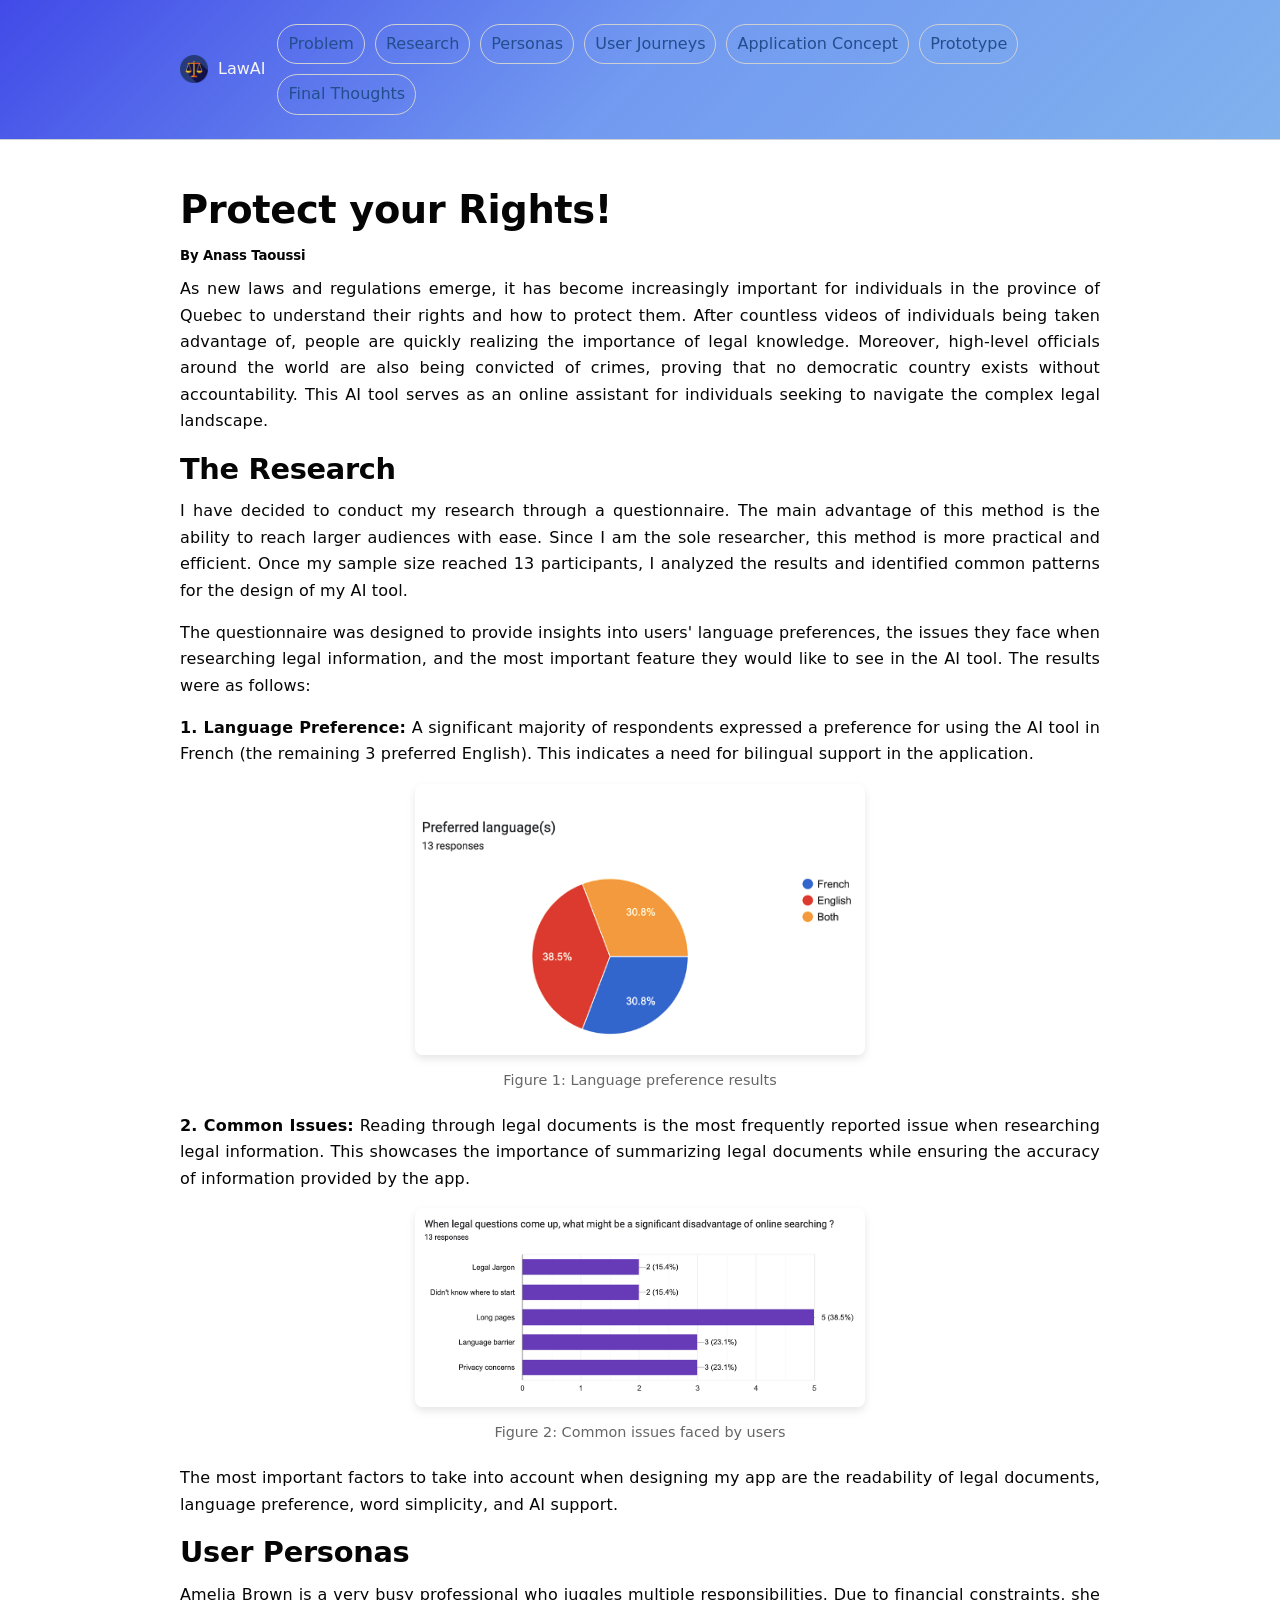
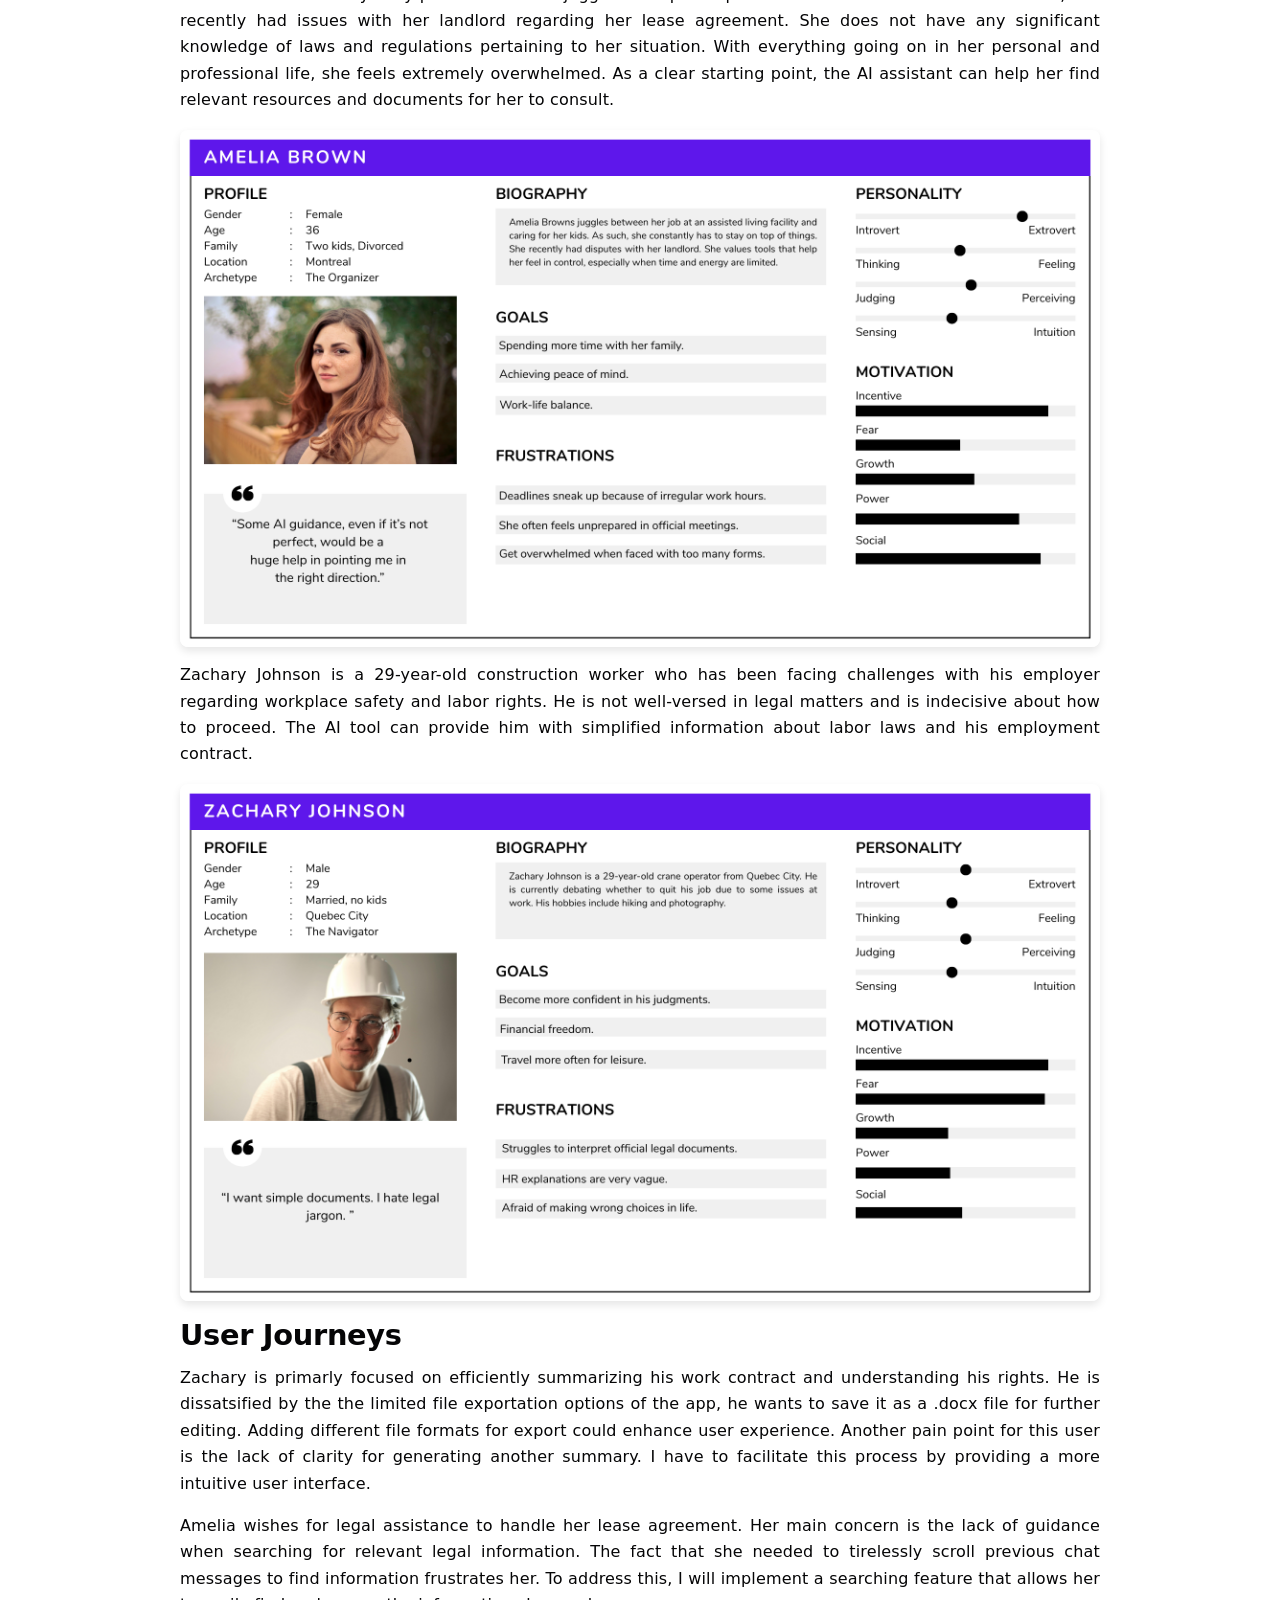
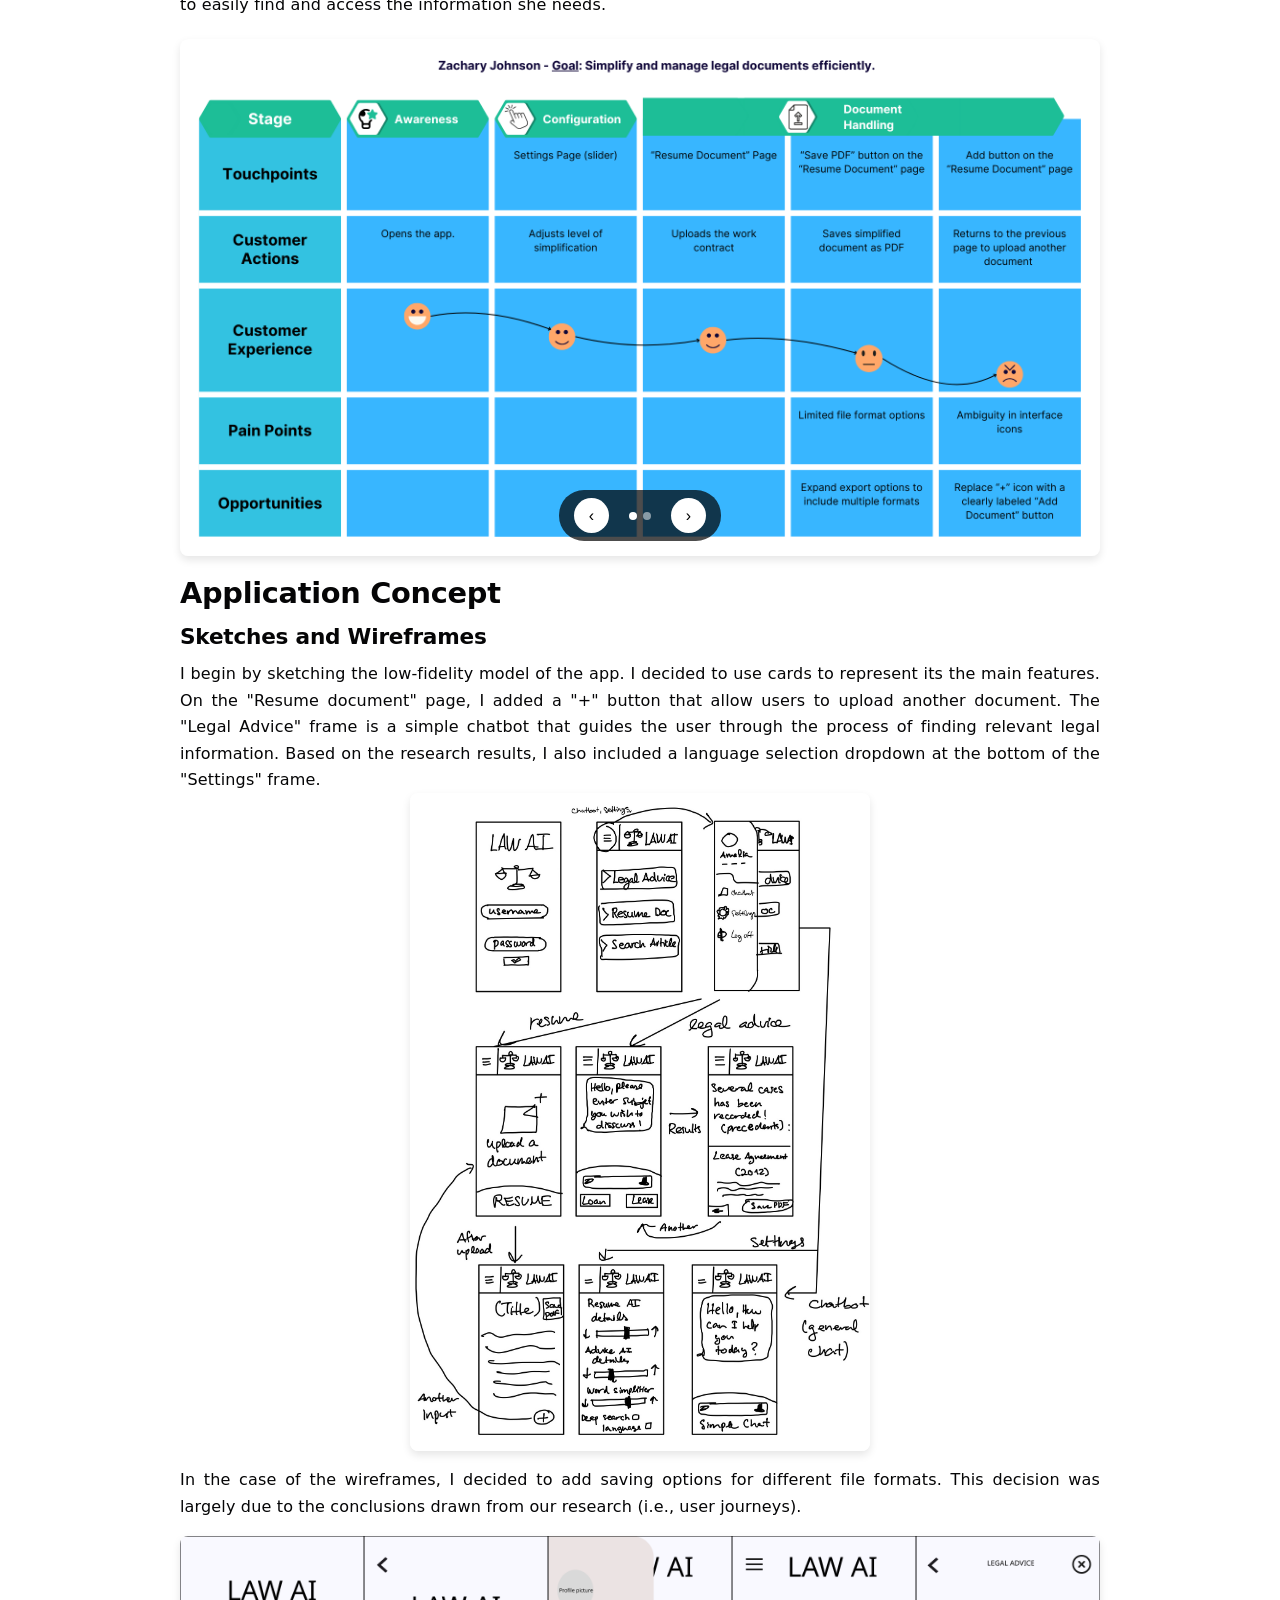
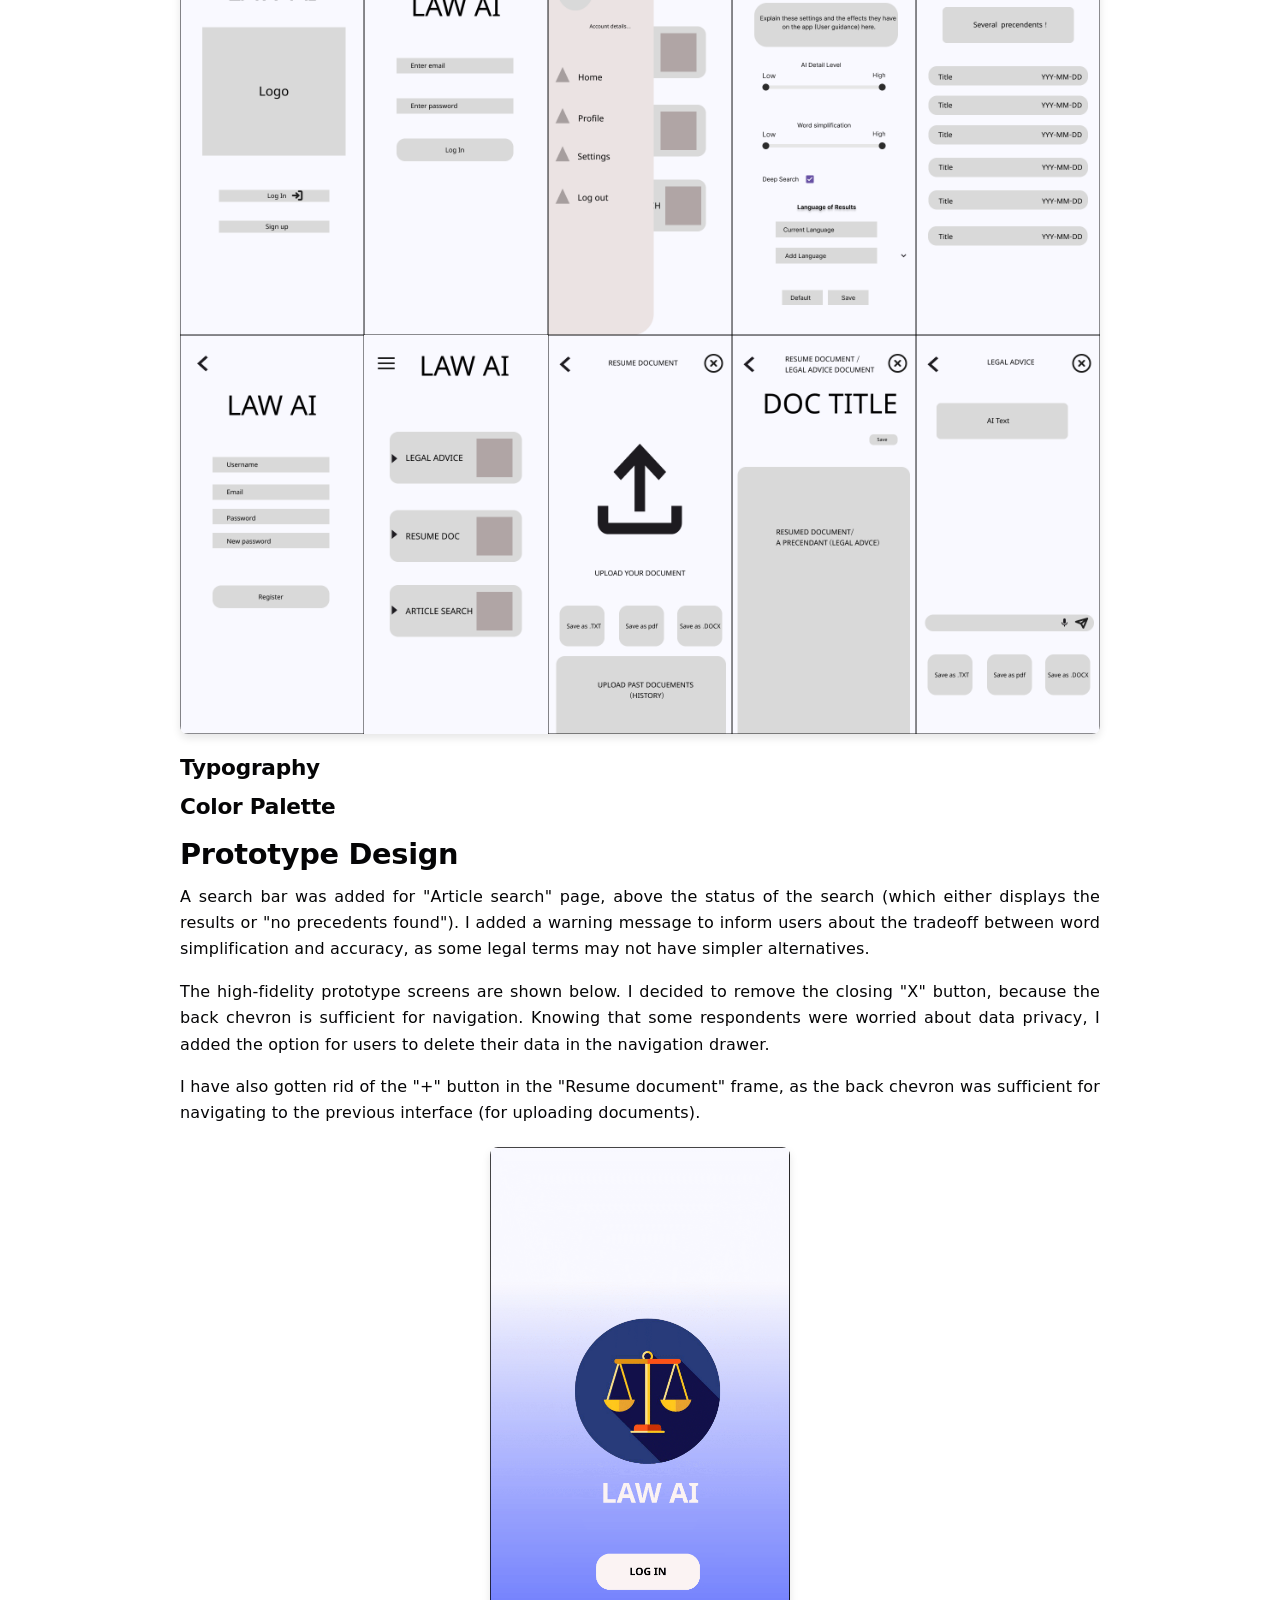
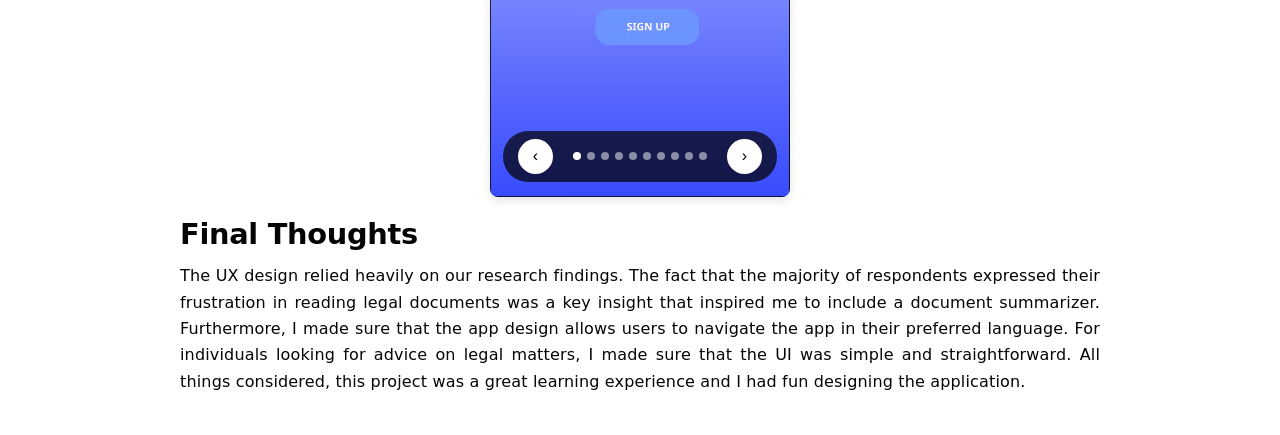
==== index.html @ d6c6d0e7 "index.html" ====
<!doctype html>
<html lang="en">
<head>
  <meta charset="utf-8">
  <meta name="viewport" content="width=device-width, initial-scale=1">
  <title>LawAI</title>
  <link rel="stylesheet" href="styles.css">
</head>

<body>
<header>
  <div class="wrap top">
    <div class="brand">
      <div class="logo" aria-hidden="true"></div>
      <span style="color: #f5f5f7;"> LawAI </span>
    </div>
    <nav aria-label="Sections">
      <a href="#problem">Problem</a>
      <a href="#research">Research</a>
      <a href="#personas">Personas</a>
      <a href="#flows">User Journeys</a>
      <a href="#application">Application Concept</a>
      <a href="#design">Prototype</a>
      <a href="#conclusion">Final Thoughts</a>
    </nav>
  </div>
</header>

<main class="wrap">

  <section id="problem"><h1>Protect your Rights!</h1></section>
  <section id="Name"><h5>By Anass Taoussi </h5></section>

  <p > As new laws and regulations emerge, it has become increasingly important for individuals in the province of Quebec to understand their rights and how to protect them.
     After countless videos of individuals being taken advantage of, people are quickly realizing the importance of legal knowledge. Moreover, high-level officials around the world are also being convicted of crimes, proving that no democratic country exists without accountability. This AI tool serves as an online assistant for individuals seeking to navigate the complex legal landscape.</p>

  <section id="research"><h2>The Research</h2></section>

  <p> I have decided to conduct my research through a questionnaire. The main advantage of this method is the ability to reach larger audiences with ease. Since I am the sole researcher, this method is more practical and efficient. Once my sample size reached 13 participants, I analyzed the results and identified common patterns for the design of my AI tool. </p>

  <p> The questionnaire was designed to provide insights into users' language preferences, the issues they face when researching legal information, and the most important feature they would like to see in the AI tool. The results were as follows: </p>

  <p><strong>1. Language Preference:</strong> A significant majority of respondents expressed a preference for using the AI tool in French (the remaining 3 preferred English). This indicates a need for bilingual support in the application.</p>

  <div class="data-visual">
    <img src="DataVisuals/DataLanguage.png">
    <div class="caption">Figure 1: Language preference results </div>
  </div>


  <p><strong>2. Common Issues:</strong> Reading through legal documents is the most frequently reported issue when researching legal information. This showcases the importance of summarizing legal documents while ensuring the accuracy of information provided by the app.</p>

  <div class="data-visual">
    <img src="DataVisuals/SearchingData.png">
    <div class="caption">Figure 2: Common issues faced by users </div>
  </div>

  <p> The most important factors to take into account when designing my app are the readability of legal documents, language preference, word simplicity, and AI support.</p>


  <section id="personas">
    <h2>User Personas</h2>
    <p>Amelia Brown is a very busy professional who juggles multiple responsibilities. Due to financial constraints, she recently had issues with her landlord regarding her lease agreement. She does not have any significant knowledge of laws and regulations pertaining to her situation. With everything going on in her personal and professional life, she feels extremely overwhelmed. As a clear starting point, the AI assistant can help her find relevant resources and documents for her to consult.</p>
    <div class="persona-images">
      <img src="AmeliaBrown_Persona.png" alt="Amelia Brown Persona" class="persona-img">
    </div>

  <p>Zachary Johnson is a 29-year-old construction worker who has been facing challenges with his employer regarding workplace safety and labor rights. He is not well-versed in legal matters and is indecisive about how to proceed. The AI tool can provide him with simplified information about labor laws and his employment contract.</p>
    <div class="persona-images">
      <img src="ZacharyJohnson_Persona.png" alt="Zachary Johnson Persona" class="persona-img">
    </div>

  </section>

  <section id="flows">
    <h2>User Journeys</h2>
    <p> Zachary is primarly focused on efficiently summarizing his work contract and understanding his rights. He is dissatsified by the the limited file exportation options of the app, he wants to save it as a .docx file for further editing. Adding different file formats for export could enhance user experience. Another pain point for this user is the lack of clarity for generating another summary. I have to facilitate this process by providing a more intuitive user interface. </p>

    <p> Amelia wishes for legal assistance to handle her lease agreement. Her main concern is the lack of guidance when searching for relevant legal information. The fact that she needed to tirelessly scroll previous chat messages to find information frustrates her. To address this, I will implement a searching feature that allows her to easily find and access the information she needs.</p>
    <div class="carousel-container">
      <div class="carousel-slides" id="flowsCarousel">
        <div class="carousel-slide">
          <img src="ZacharyJohnson_userflow.png" alt="User Flow 1" class="flow-img">
        </div>
        <div class="carousel-slide">
          <img src="AmeliaBrown_userflow.png" alt="User Flow 2" class="flow-img">
        </div>
      </div>
      <div class="carousel-nav">
        <button class="carousel-btn" id="prevBtn">‹</button>
        <div class="carousel-dots" id="flowsDots">
          <span class="carousel-dot active" data-slide="0"></span>
          <span class="carousel-dot" data-slide="1"></span>
        </div>
        <button class="carousel-btn" id="nextBtn">›</button>
      </div>
    </div>
  </section>


  <section id="application"><h2>Application Concept</h2></section>

  <section id="wireframes"><h3>Sketches and Wireframes</h3></section>
  <div class="sketch">

     <p> I begin by sketching the low-fidelity model of the app. I decided to use cards to represent its the main features. On the "Resume document" page, I added a "+" button that allow users to upload another document. The "Legal Advice" frame is a simple chatbot that guides the user through the process of finding relevant legal information. Based on the research results, I also included a language selection dropdown at the bottom of the "Settings" frame.

  <img src="Sketch_LawAI.jpeg" alt="Wireframe 1" style="width:50%; height: 1%; display:block; margin: 0 auto; border-radius:8px; box-shadow:0 4px 8px rgba(0,0,0,0.1);">
</div>

<p> In the case of the wireframes, I decided to add saving options for different file formats. This decision was largely due to the conclusions drawn from our research (i.e., user journeys).

</p>

<div class="WireframesAI">

    <img src="LAWAI_WIREFRAMES.png" alt="Wireframe 2" style="width:100%; height: 1%; margin-right:4%; border-radius:8px; box-shadow:0 4px 8px rgba(0,0,0,0.1);">
</div>

  <section id="Typography"><h3>Typography</h3></section>

  <section id="Color"><h3> Color Palette</h3></section>
  
  <section id="design">
    <h2>Prototype Design</h2>
    <p>A search bar was added for "Article search" page, above the status of the search (which either displays the results or "no precedents found"). I added a warning message to inform users about the tradeoff between word simplification and accuracy, as some legal terms may not have simpler alternatives. </p>

    <p>The high-fidelity prototype screens are shown below. I decided to remove the closing "X" button, because the back chevron is sufficient for navigation. Knowing that some respondents were worried about data privacy, I added the option for users to delete their data in the navigation drawer. </p>
    <p> I have also gotten rid of the "+" button in the "Resume document" frame, as the back chevron was sufficient for navigating to the previous interface (for uploading documents).</p>
    
    <div class="carousel-container" id="protoCarouselContainer">
      <div class="carousel-slides" id="protoCarousel">
        <div class="carousel-slide"><img src="PrototypeDesign/LAWAI_WIREFRAMES-01.png" alt="Prototype Screen 1"></div>
        <div class="carousel-slide"><img src="PrototypeDesign/LAWAI_WIREFRAMES-02.png" alt="Prototype Screen 2"></div>
        <div class="carousel-slide"><img src="PrototypeDesign/LAWAI_WIREFRAMES-03.png" alt="Prototype Screen 3"></div>
        <div class="carousel-slide"><img src="PrototypeDesign/LAWAI_WIREFRAMES-04.png" alt="Prototype Screen 4"></div>
        <div class="carousel-slide"><img src="PrototypeDesign/LAWAI_WIREFRAMES-05.png" alt="Prototype Screen 5"></div>
        <div class="carousel-slide"><img src="PrototypeDesign/LAWAI_WIREFRAMES-06.png" alt="Prototype Screen 6"></div>
        <div class="carousel-slide"><img src="PrototypeDesign/LAWAI_WIREFRAMES-07.png" alt="Prototype Screen 7"></div>
        <div class="carousel-slide"><img src="PrototypeDesign/LAWAI_WIREFRAMES-08.png" alt="Prototype Screen 8"></div>
        <div class="carousel-slide"><img src="PrototypeDesign/LAWAI_WIREFRAMES-09.png" alt="Prototype Screen 9"></div>
        <div class="carousel-slide"><img src="PrototypeDesign/LAWAI_WIREFRAMES-10.png" alt="Prototype Screen 10"></div>
      </div>
      <div class="carousel-nav">
        <button class="carousel-btn" id="protoPrevBtn">‹</button>
        <div class="carousel-dots" id="protoDots">
          <span class="carousel-dot active" data-slide="0"></span>
          <span class="carousel-dot" data-slide="1"></span>
          <span class="carousel-dot" data-slide="2"></span>
          <span class="carousel-dot" data-slide="3"></span>
          <span class="carousel-dot" data-slide="4"></span>
          <span class="carousel-dot" data-slide="5"></span>
          <span class="carousel-dot" data-slide="6"></span>
          <span class="carousel-dot" data-slide="7"></span>
          <span class="carousel-dot" data-slide="8"></span>
          <span class="carousel-dot" data-slide="9"></span>
        </div>
        <button class="carousel-btn" id="protoNextBtn">›</button>
      </div>
    </div>

  <section id="conclusion"><h2>Final Thoughts</h2></section>
    <p> The UX design relied heavily on our research findings. The fact that the majority of respondents expressed their frustration in reading legal documents was a key insight that inspired me to include a document summarizer.
       Furthermore, I made sure that the app design allows users to navigate the app in their preferred language. For individuals looking for advice on legal matters, I made sure that the UI was simple and straightforward. All things considered, this project was a great learning experience and I had fun designing the application.</p>


</main>

<!-- Modal for image zoom (optional; currently disabled for persona images) -->
<div id="imageModal" class="modal">
  <span class="close">&times;</span>
  <img class="modal-content" id="modalImage">
  
</div>

<script src="main.js"></script>

</body>


</html>
---- styles.css ----
/* CSS Styling */
:root{
  --bg:#ffffff;
  --ink:#050506;
  --muted:#234e8e;
  --brand:hsl(216, 11%, 91%);
  --line:#cdd0d3;
  --radius:14px;
  --gap:16px;
  --header-height: 0px; /* populated at runtime */
}

*{
  box-sizing:border-box;
}

body{
  margin:0;
  font-family: "Inter", system-ui, -apple-system, Segoe UI, Roboto, Arial, "Helvetica Neue", Helvetica, sans-serif;
  font-size:16px;
  line-height:1.65;
  -webkit-font-smoothing: antialiased;
  -moz-osx-font-smoothing: grayscale;
  text-rendering: optimizeLegibility;
  background:var(--bg);
  color:var(--ink);
  padding-top: var(--header-height);
}

a{
  color:var(--muted);
  text-decoration:none;
  transition:color 0.2s ease;
}

a:hover{
  color:#1b4da8;
}

p{
  text-align:justify;
  line-height:1.65;
  letter-spacing:0.01em;
  text-justify: inter-word;
  hyphens: auto;
  margin:0.75rem 0 1rem;
}

h1, h2, h3, h4, h5, h6{
  font-weight:700;
  letter-spacing:-0.01em;
  line-height:1.2;
  margin:0.6em 0 0.4em;
}

h1{ font-size:clamp(1.8rem, 2.2vw + 1rem, 2.4rem); }
 h2{ font-size:clamp(1.4rem, 1.6vw + 0.9rem, 1.8rem); }
 h3{ font-size:clamp(1.15rem, 1.2vw + 0.7rem, 1.35rem); }

.wrap{
  max-width:960px;
  margin:auto;
  padding:24px 20px;
}

/* Header */
header{
  position:fixed;
  top:0; left:0; right:0;
  width:100%;
  backdrop-filter:blur(8px);
  border-bottom:1px solid var(--line);
  background:linear-gradient(135deg, rgba(18, 29, 226, 0.8), rgba(20, 87, 231, 0.6), rgba(75, 145, 230, 0.7));
  z-index:100;
  transform: translateY(0);
  transition: transform 0.25s ease;
  will-change: transform;
}

/* Top bar layout (we are in header) */
.top{
  display:flex;
  align-items:center;
  justify-content:space-between;
  gap:12px;
}

/* Brand logo, text container */
.brand{
  display:flex;
  align-items:center;
  gap:10px;
}

/* Logo icon adjustment */
.logo{
  width:28px; 
  height:28px; 
  display:block;
  background-image:url("trial.png");
  background-size:cover;
  background-position:center;
}

/* Navigation links container */
nav{
  display:flex;
  flex-wrap:wrap;
  gap:10px;
}

/* Navigation link button */
nav a{
  padding:6px 10px; /* was 8px 12px */
  border:1px solid var(--line);
  border-radius:999px;
}

/* Persona Images */
.persona-images{
  display:flex;
  flex-wrap:wrap;
  gap:20px;
  margin-top:2px;
  margin-bottom:15px;
  justify-content:center;
}

.persona-img{
  max-width:100%;
  height:auto;
  border-radius:8px;
  box-shadow:0 4px 8px rgba(0,0,0,0.1);
  /* Make persona images non-interactive */
  pointer-events:none;
  user-select:none;
  -webkit-user-select:none;
  -moz-user-select:none;
  -ms-user-select:none;
}

/* Modal for zoomed image */
.modal{
  display:none;
  position:fixed;
  z-index:1000;
  left:0;
  top:0;
  width:100%;
  height:100%;
  background-color:rgba(0,0,0,0.9);
  cursor:pointer;
}

.modal-content{
  display:block;
  margin:auto;
  max-width:90%;
  max-height:90%;
  position:absolute;
  top:50%;
  left:50%;
  transform:translate(-50%, -50%);
  border-radius:8px;
}

.close{
  position:absolute;
  top:15px;
  right:35px;
  color:#f1f1f1;
  font-size:40px;
  font-weight:bold;
  cursor:pointer;
}

.close:hover{
  color:#bbb;
}

/* Carousel for User Flows */
.carousel-container{
  position:relative;
  max-width:100%;
  margin:20px auto;
  background:#f9f9f9;
  border-radius:8px;
  overflow:hidden;
  box-shadow:0 4px 8px rgba(0,0,0,0.1);
  cursor:grab;
  user-select:none;
}

.carousel-container:active{
  cursor:grabbing;
}

.carousel-slides{
  display:flex;
  transition:transform 0.3s ease;
}

.carousel-slide{
  min-width:100%;
  position:relative;
}

.carousel-slide img{
  width:100%;
  height:auto;
  display:block;
  pointer-events:none;
  user-select:none;
}

.carousel-nav{
  position:absolute;
  bottom:15px;
  left:50%;
  transform:translateX(-50%);
  display:flex;
  gap:10px;
  align-items:center;
  background:rgba(0,0,0,0.7);
  padding:8px 15px;
  border-radius:25px;
}

.carousel-btn{
  background:#fff;
  border:none;
  width:35px;
  height:35px;
  border-radius:50%;
  cursor:pointer;
  display:flex;
  align-items:center;
  justify-content:center;
  font-size:16px;
  transition:all 0.2s ease;
}

.carousel-btn:hover{
  background:#f0f0f0;
  transform:scale(1.1);
}

.carousel-dots{
  display:flex;
  gap:6px;
  margin:0 10px;
}

.carousel-dot{
  width:8px;
  height:8px;
  border-radius:50%;
  background:rgba(255,255,255,0.5);
  cursor:pointer;
  transition:background 0.2s ease;
}

.carousel-dot.active{
  background:#fff;
}

/* Header hidden state */
header.header-hidden{
  transform: translateY(-100%);
}

/* Figma Embed Styling */
.figma-embed{
  margin:20px 0;
  border-radius:var(--radius);
  overflow:hidden;
  box-shadow:0 4px 12px rgba(0,0,0,0.15);
}

.figma-embed iframe{
  border-radius:var(--radius);
  display:block;
  margin:0 auto;
}

/* Responsive iframe */
@media (max-width: 768px) {
  .figma-embed iframe {
    height:400px;
  }
}

/* Make the Prototype Design carousel smaller on desktop */
#protoCarouselContainer{
  max-width: 300px; /* adjust this to taste (e.g., 700px) */
  margin-left:auto;
  margin-right:auto;
}

@media (max-width: 700px){
  #protoCarouselContainer{ max-width: 100%; }
}

/* Data visual styling */
.data-visual{
  margin:10px 0 20px;
  text-align:center;
}
.data-visual img{
  width:100%;
  max-width:450px;
  height:auto;
  border-radius:8px;
  box-shadow:0 4px 8px rgba(0,0,0,0.1);
}
.data-visual .caption{
  font-size:0.9em;
  color:#666;
  margin-top:6px;
}
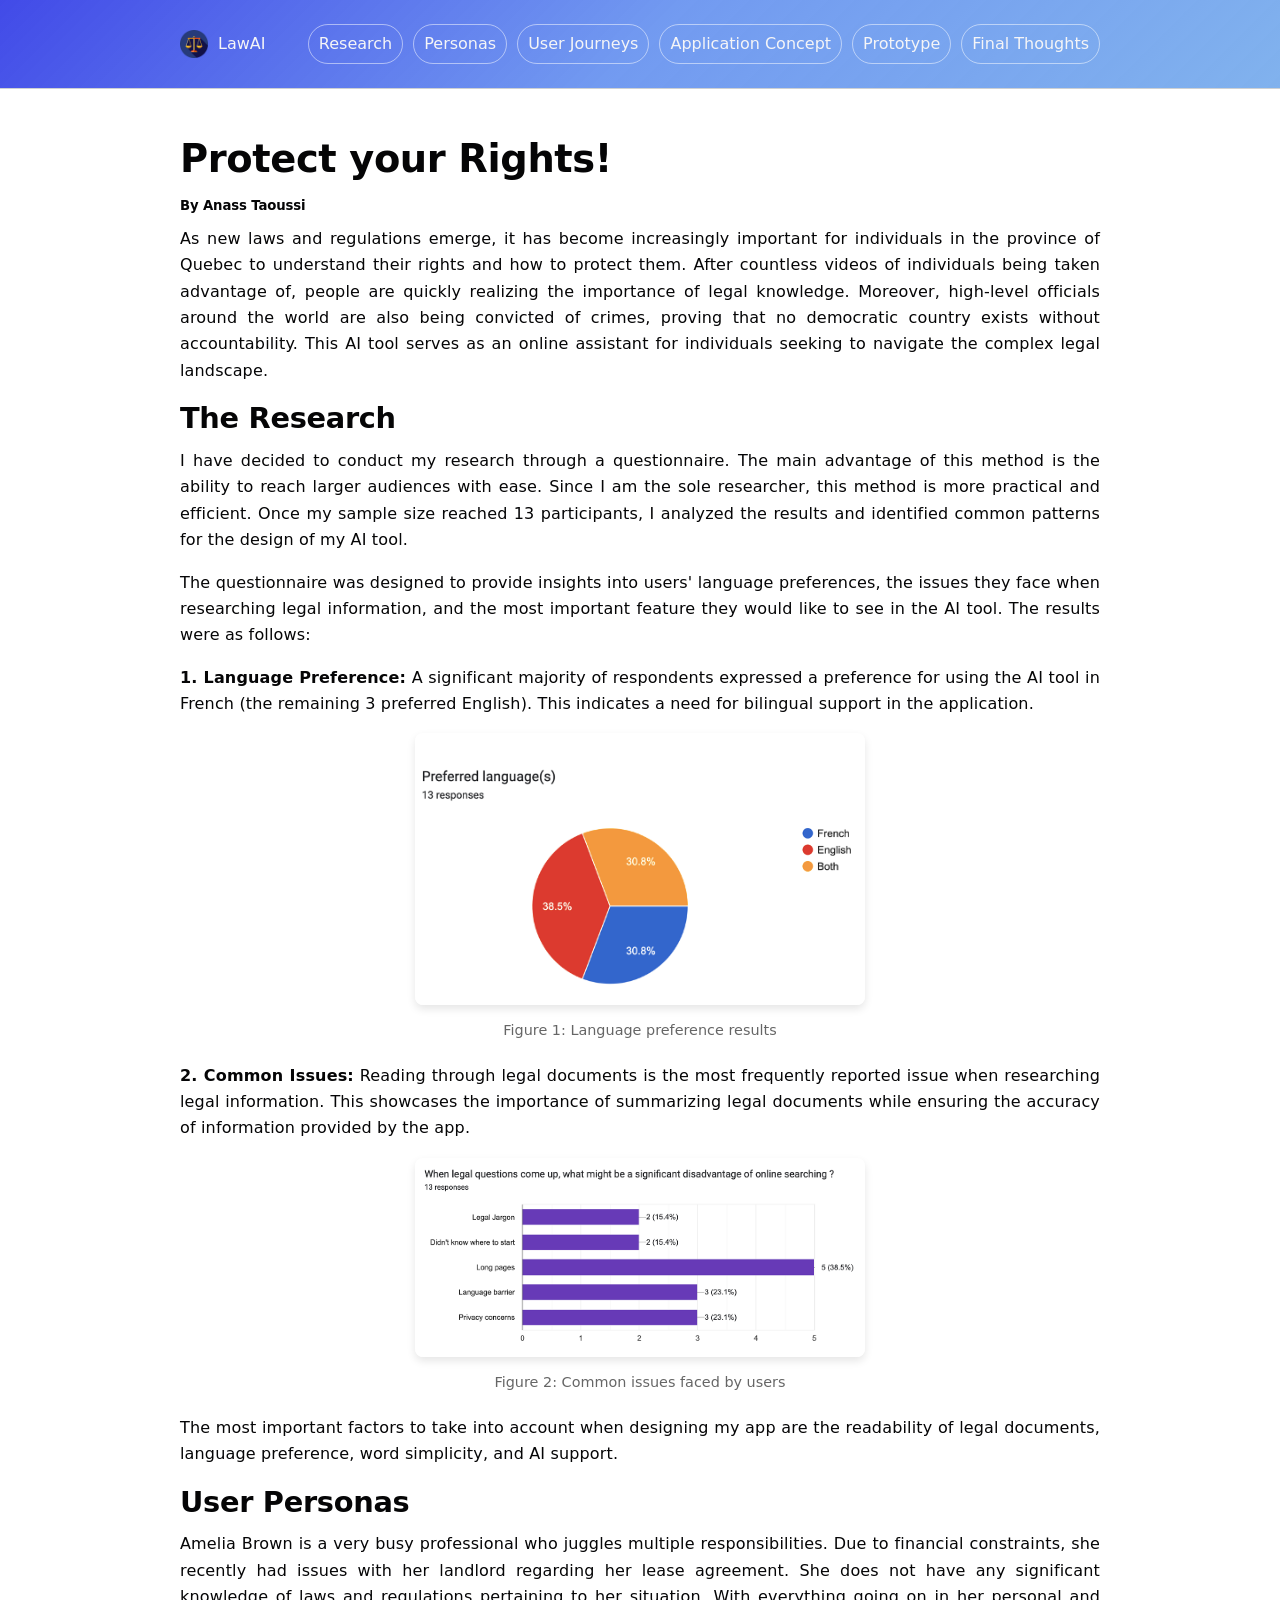
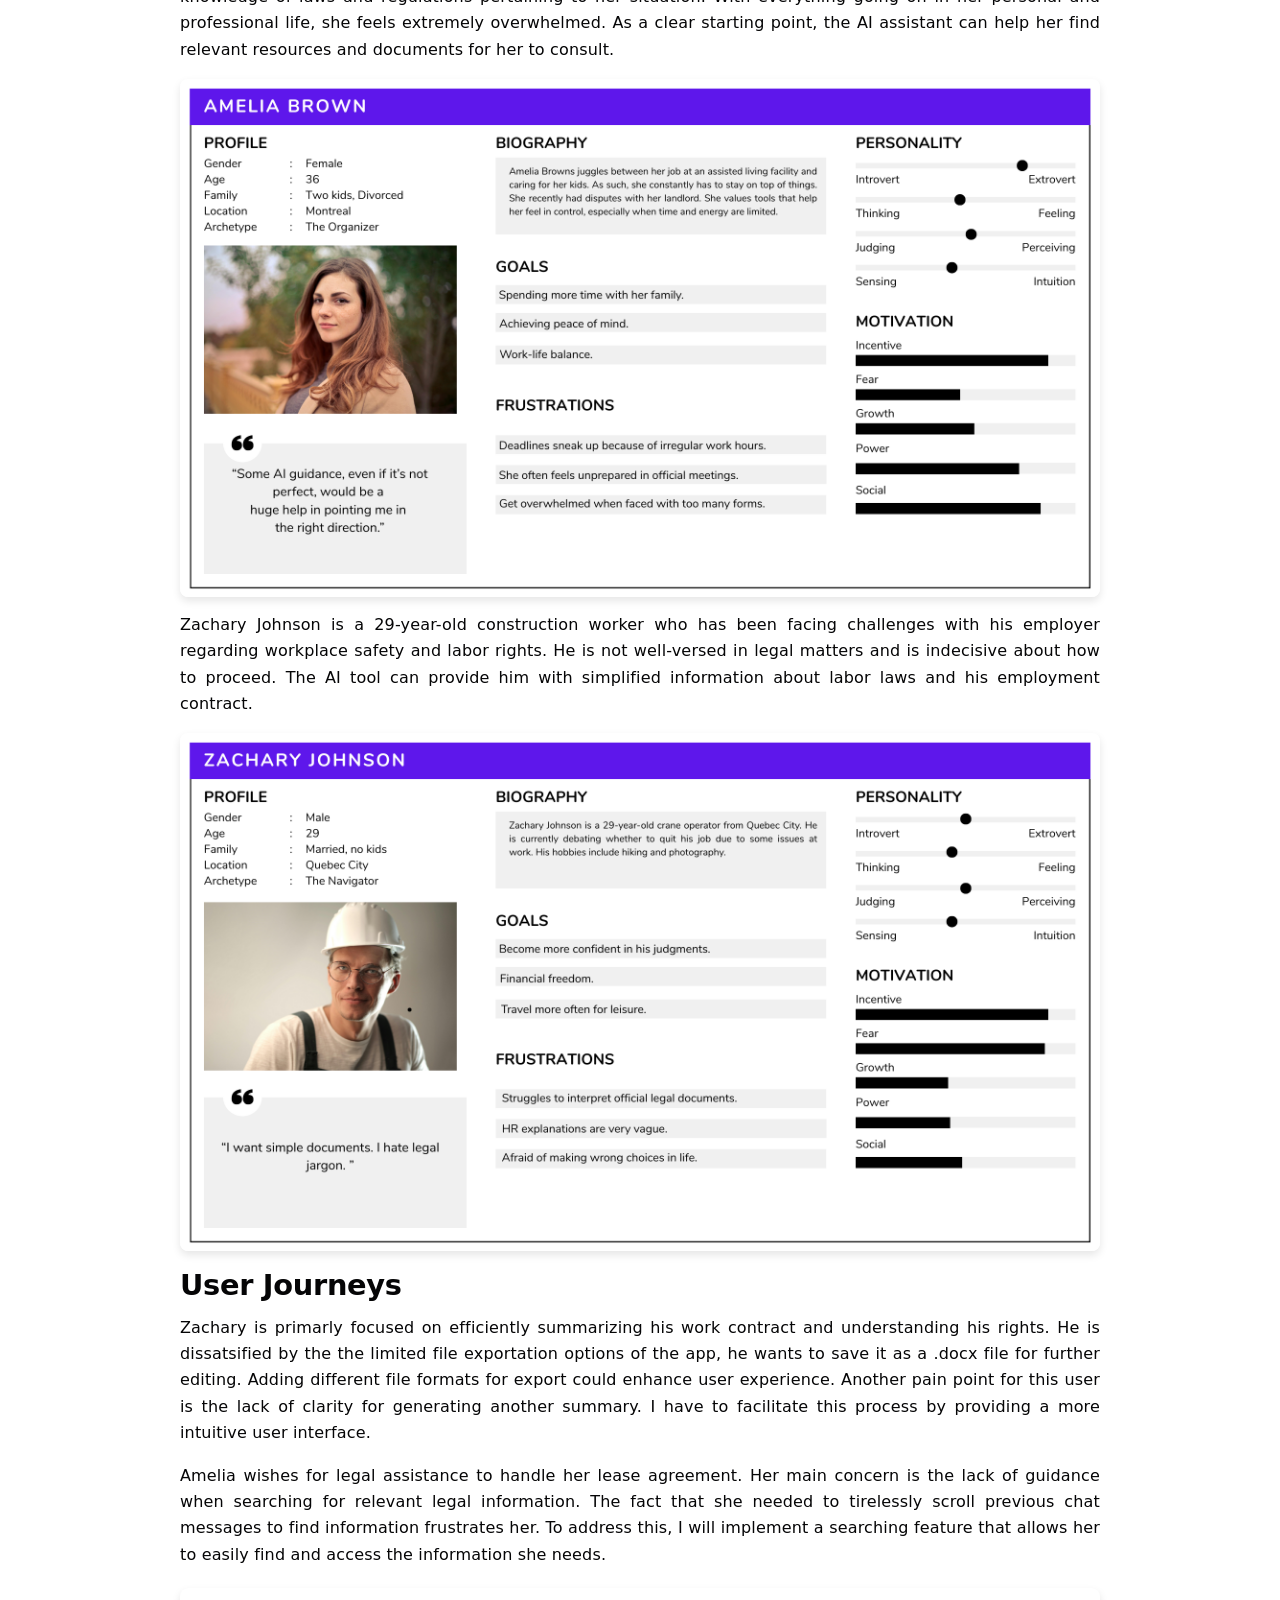
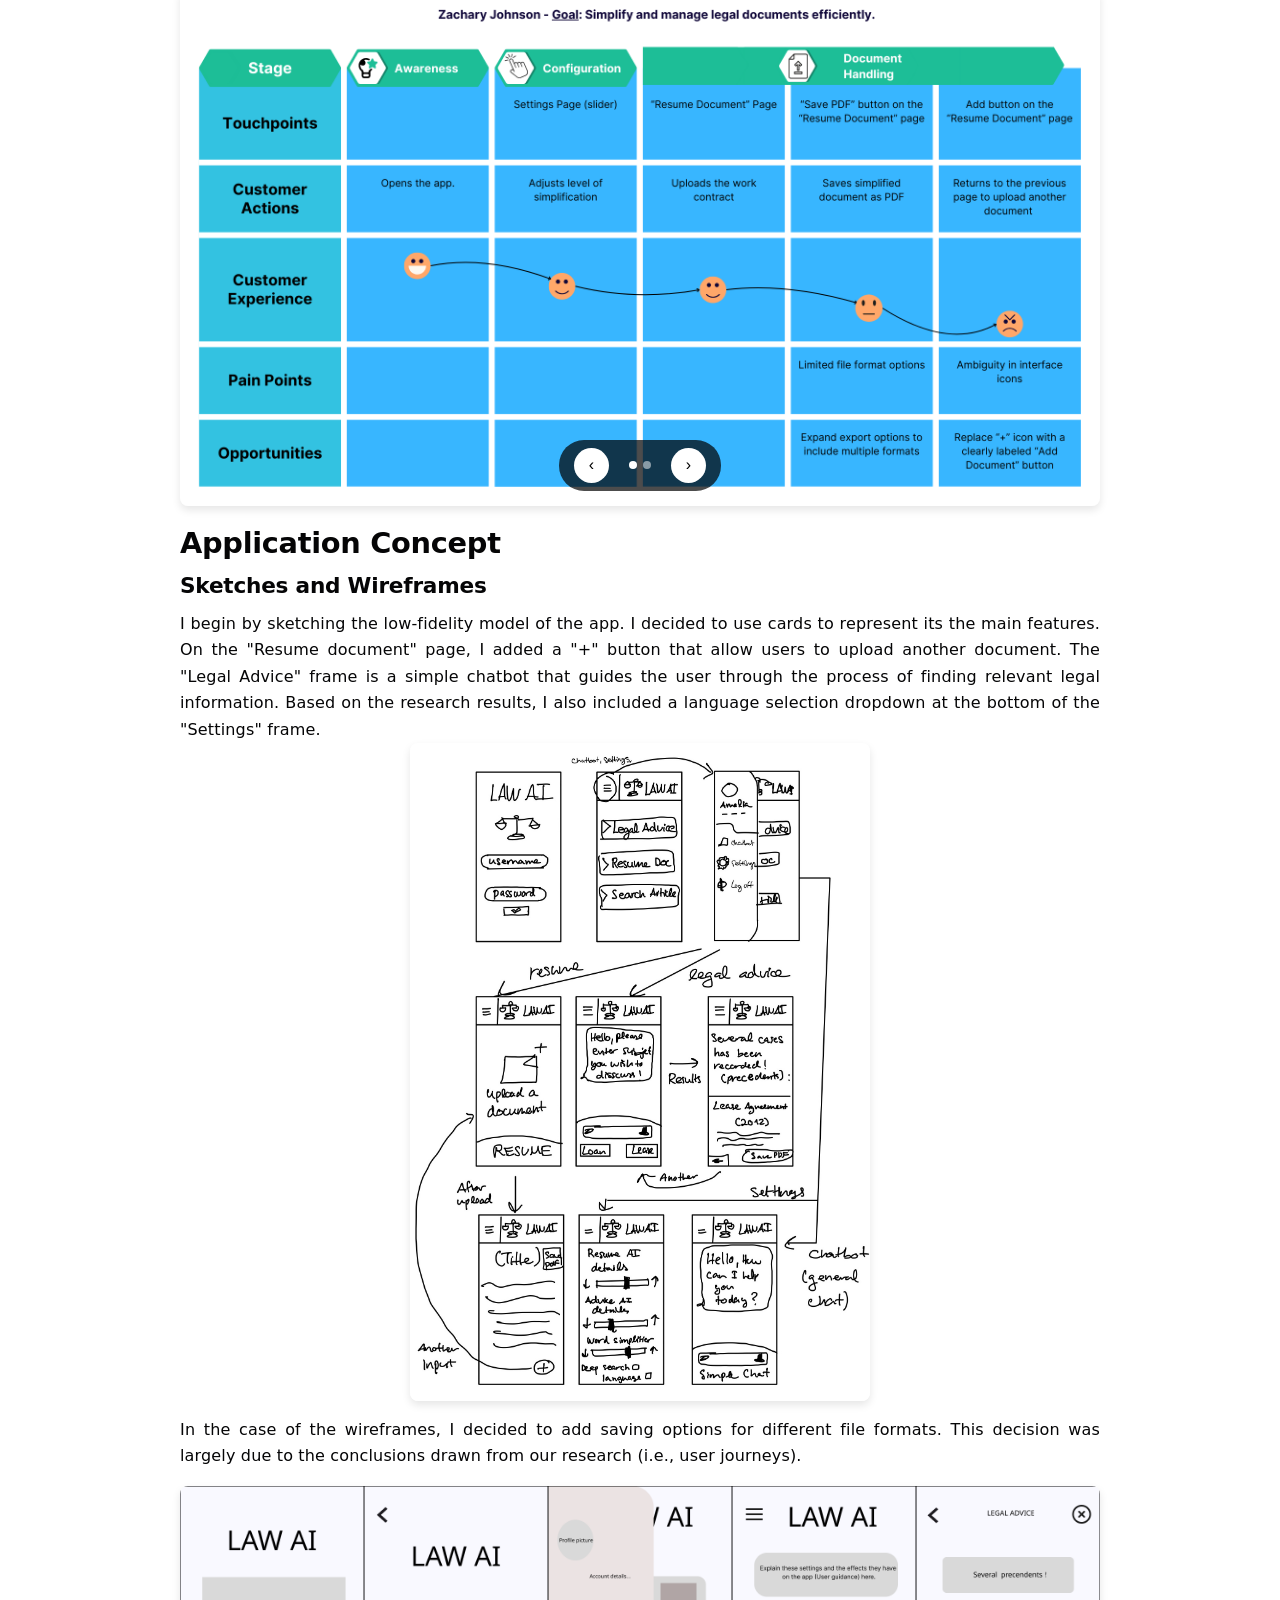
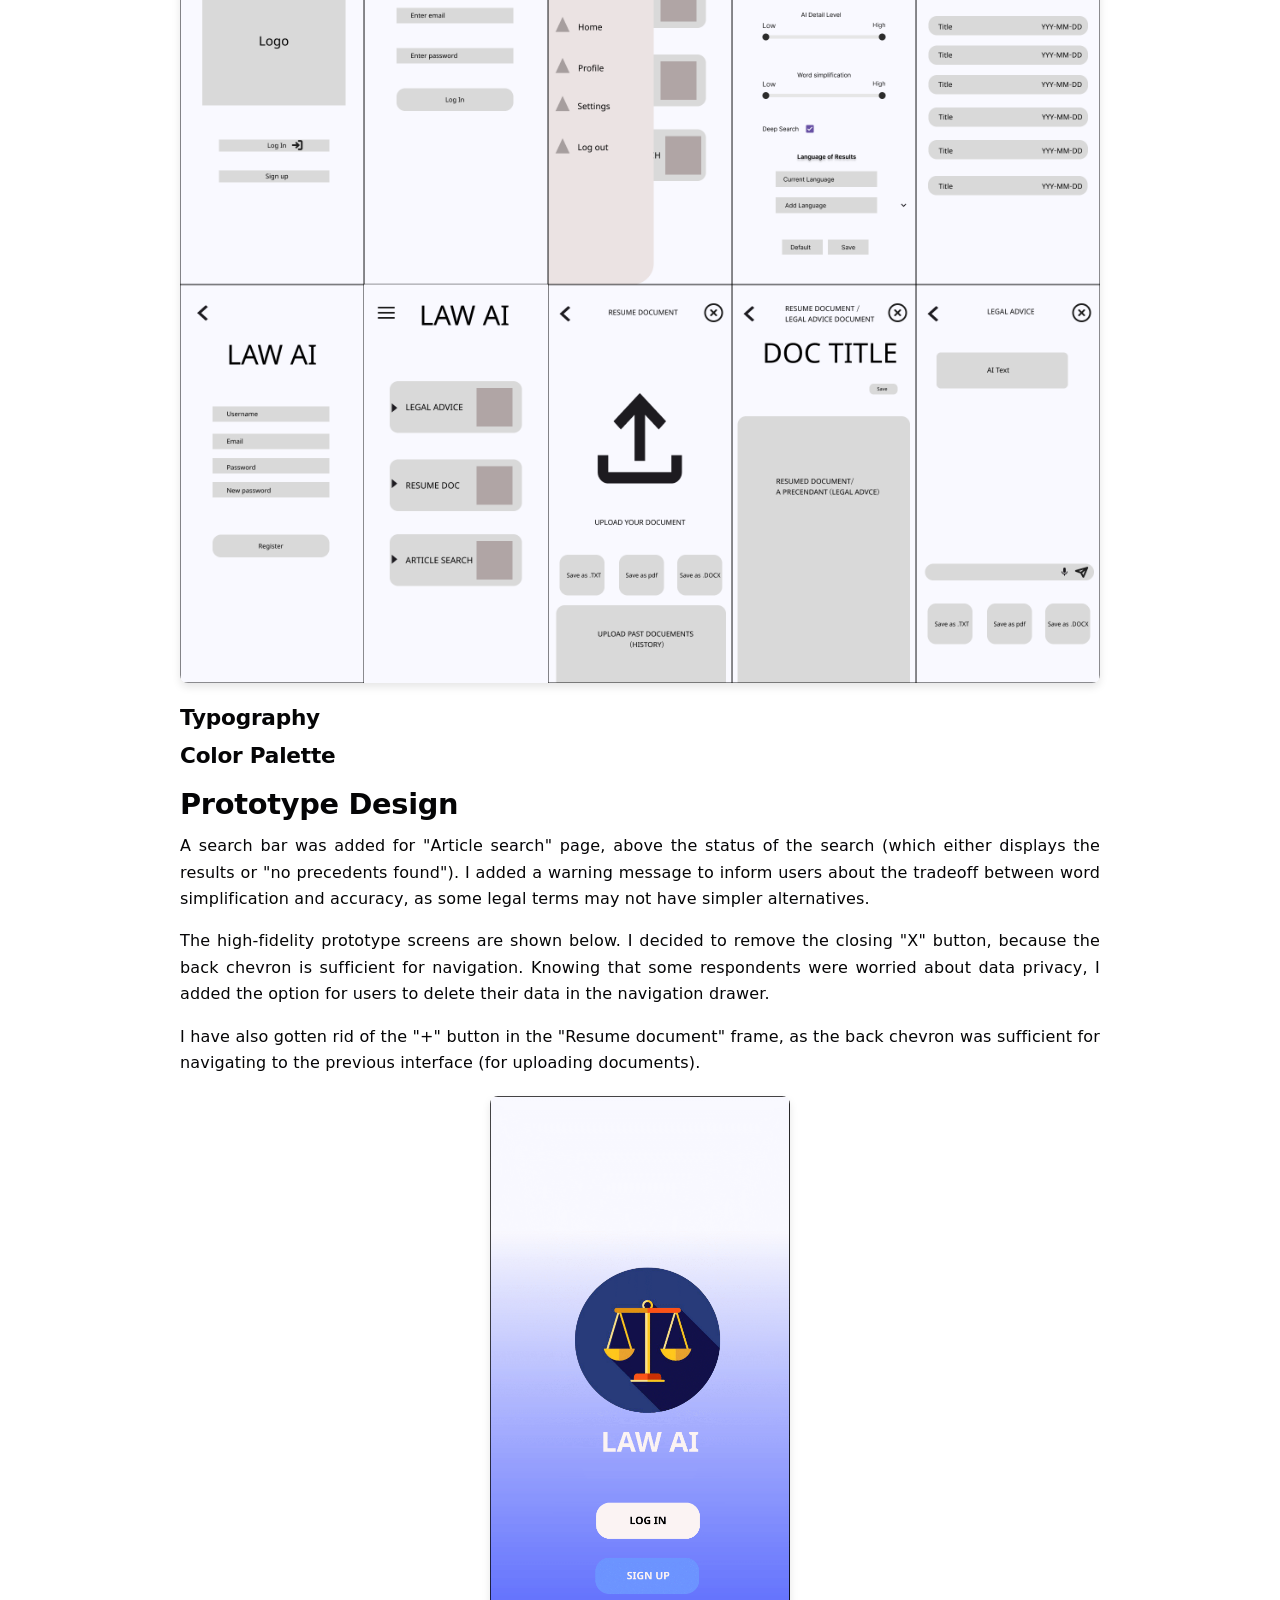
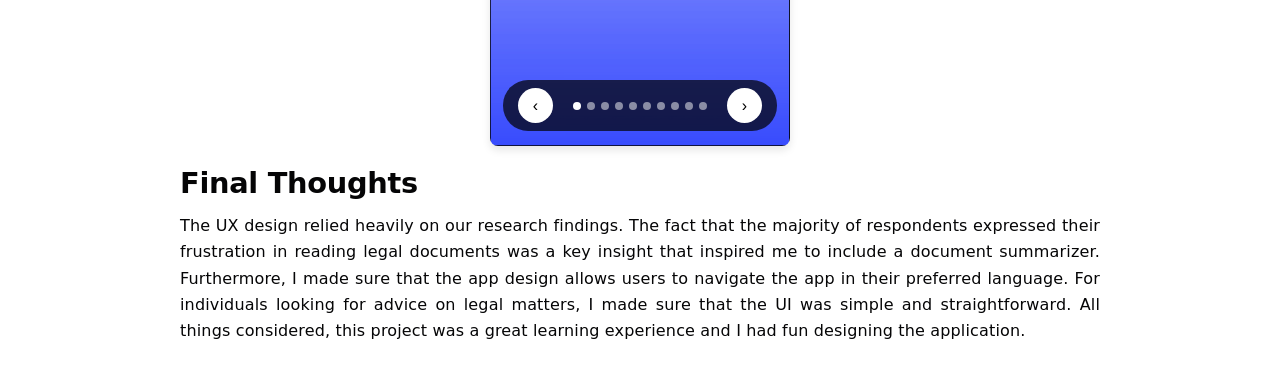
==== commit 31d2314c: "New fixes4" ====
--- a/index.html
+++ b/index.html
@@ -15,7 +15,6 @@
       <span style="color: #f5f5f7;"> LawAI </span>
     </div>
     <nav aria-label="Sections">
-      <a href="#problem">Problem</a>
       <a href="#research">Research</a>
       <a href="#personas">Personas</a>
       <a href="#flows">User Journeys</a>
--- a/styles.css
+++ b/styles.css
@@ -116,6 +116,18 @@
   border-radius:999px;
 }
 
+/* Ensure header nav links are white on the dark gradient */
+header nav a,
+header nav a:visited{
+  color:#f5f5f7;
+  border-color:rgba(255,255,255,0.5);
+}
+header nav a:hover{
+  color:#ffffff;
+  background:rgba(255,255,255,0.12);
+  border-color:rgba(255,255,255,0.7);
+}
+
 /* Persona Images */
 .persona-images{
   display:flex;
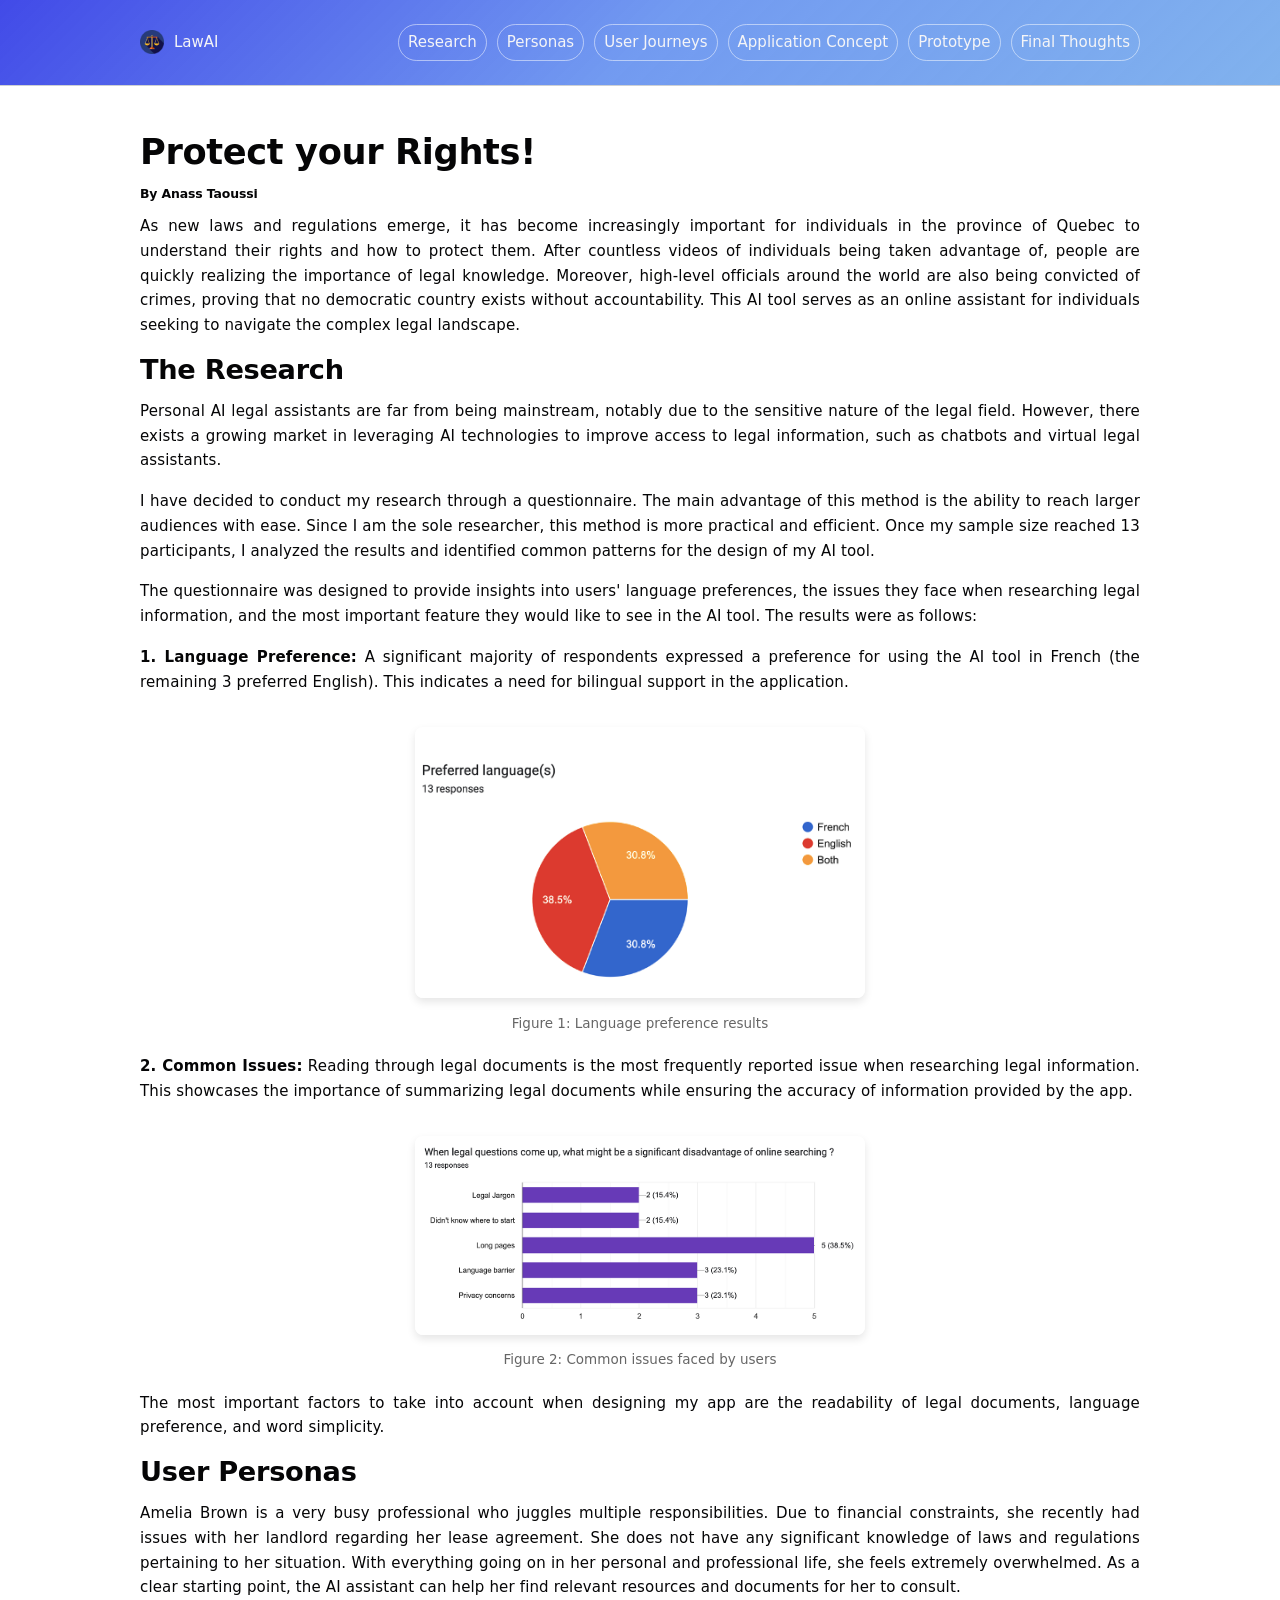
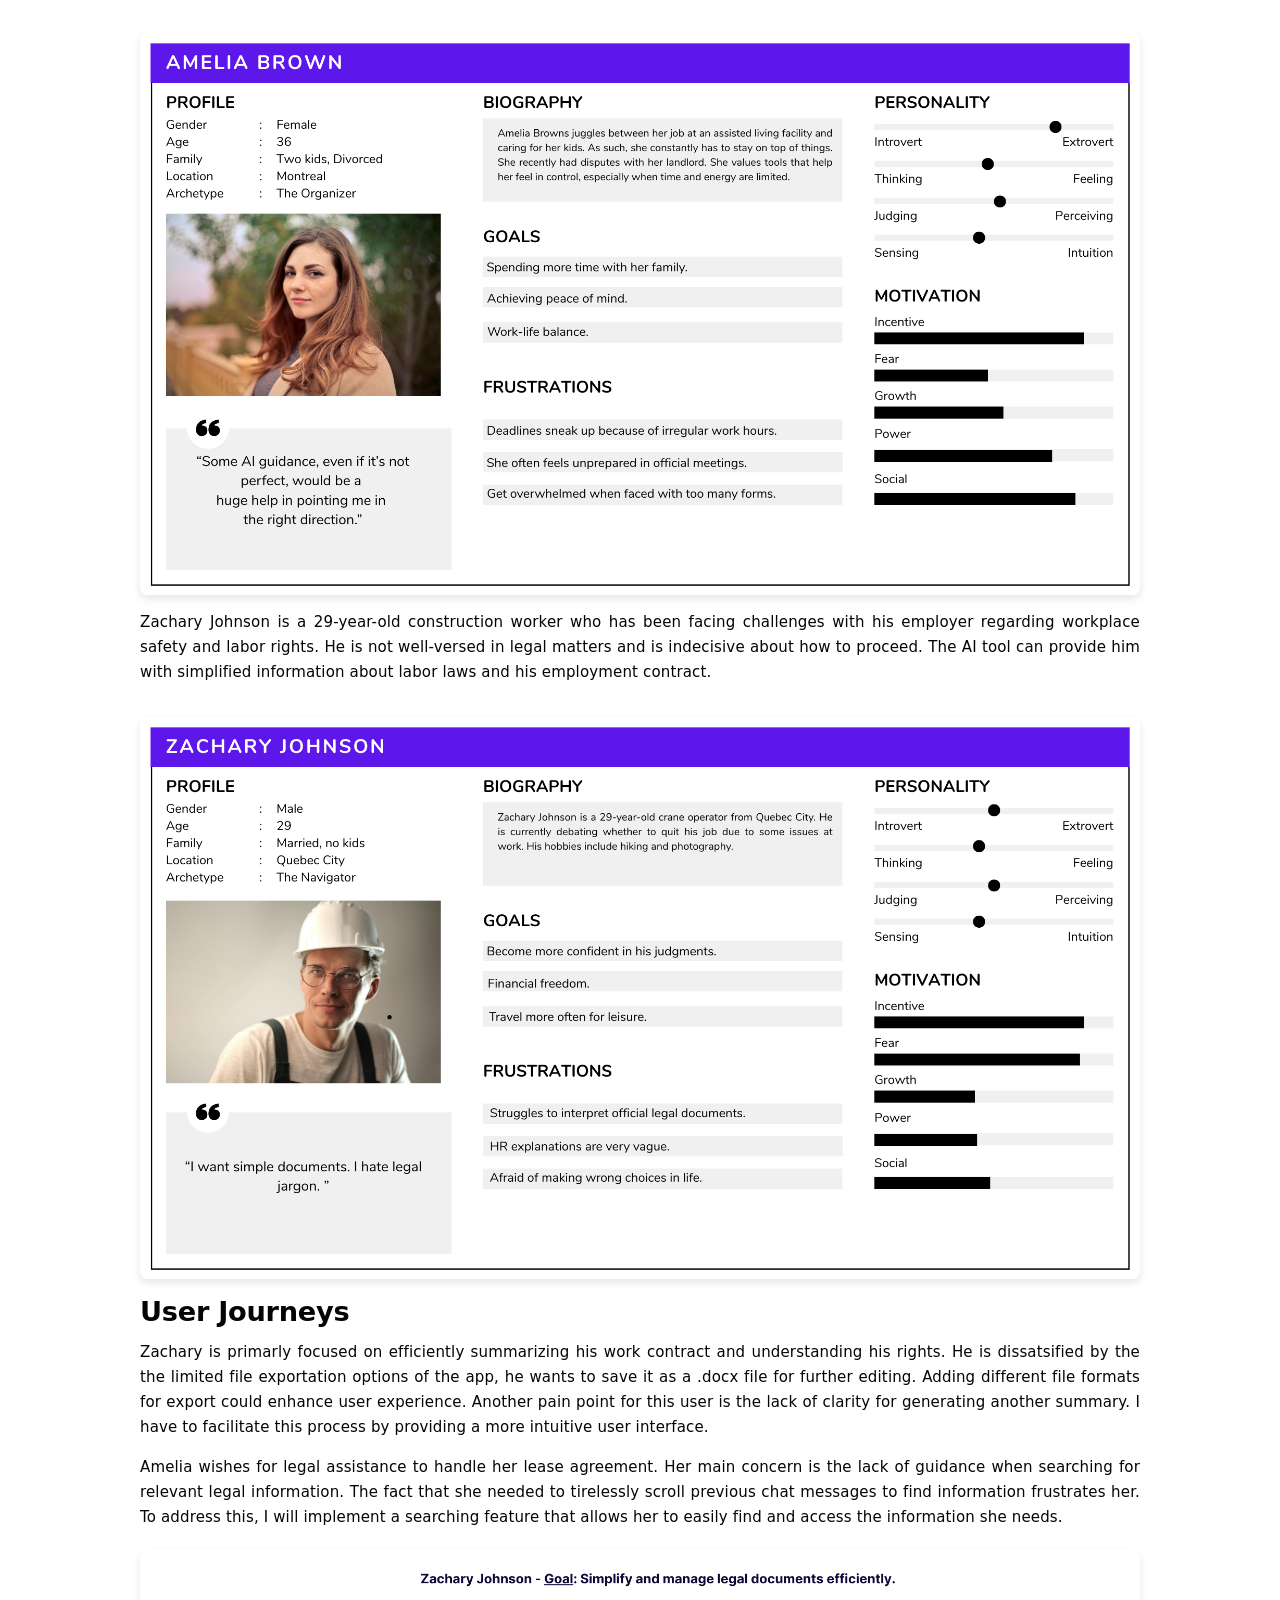
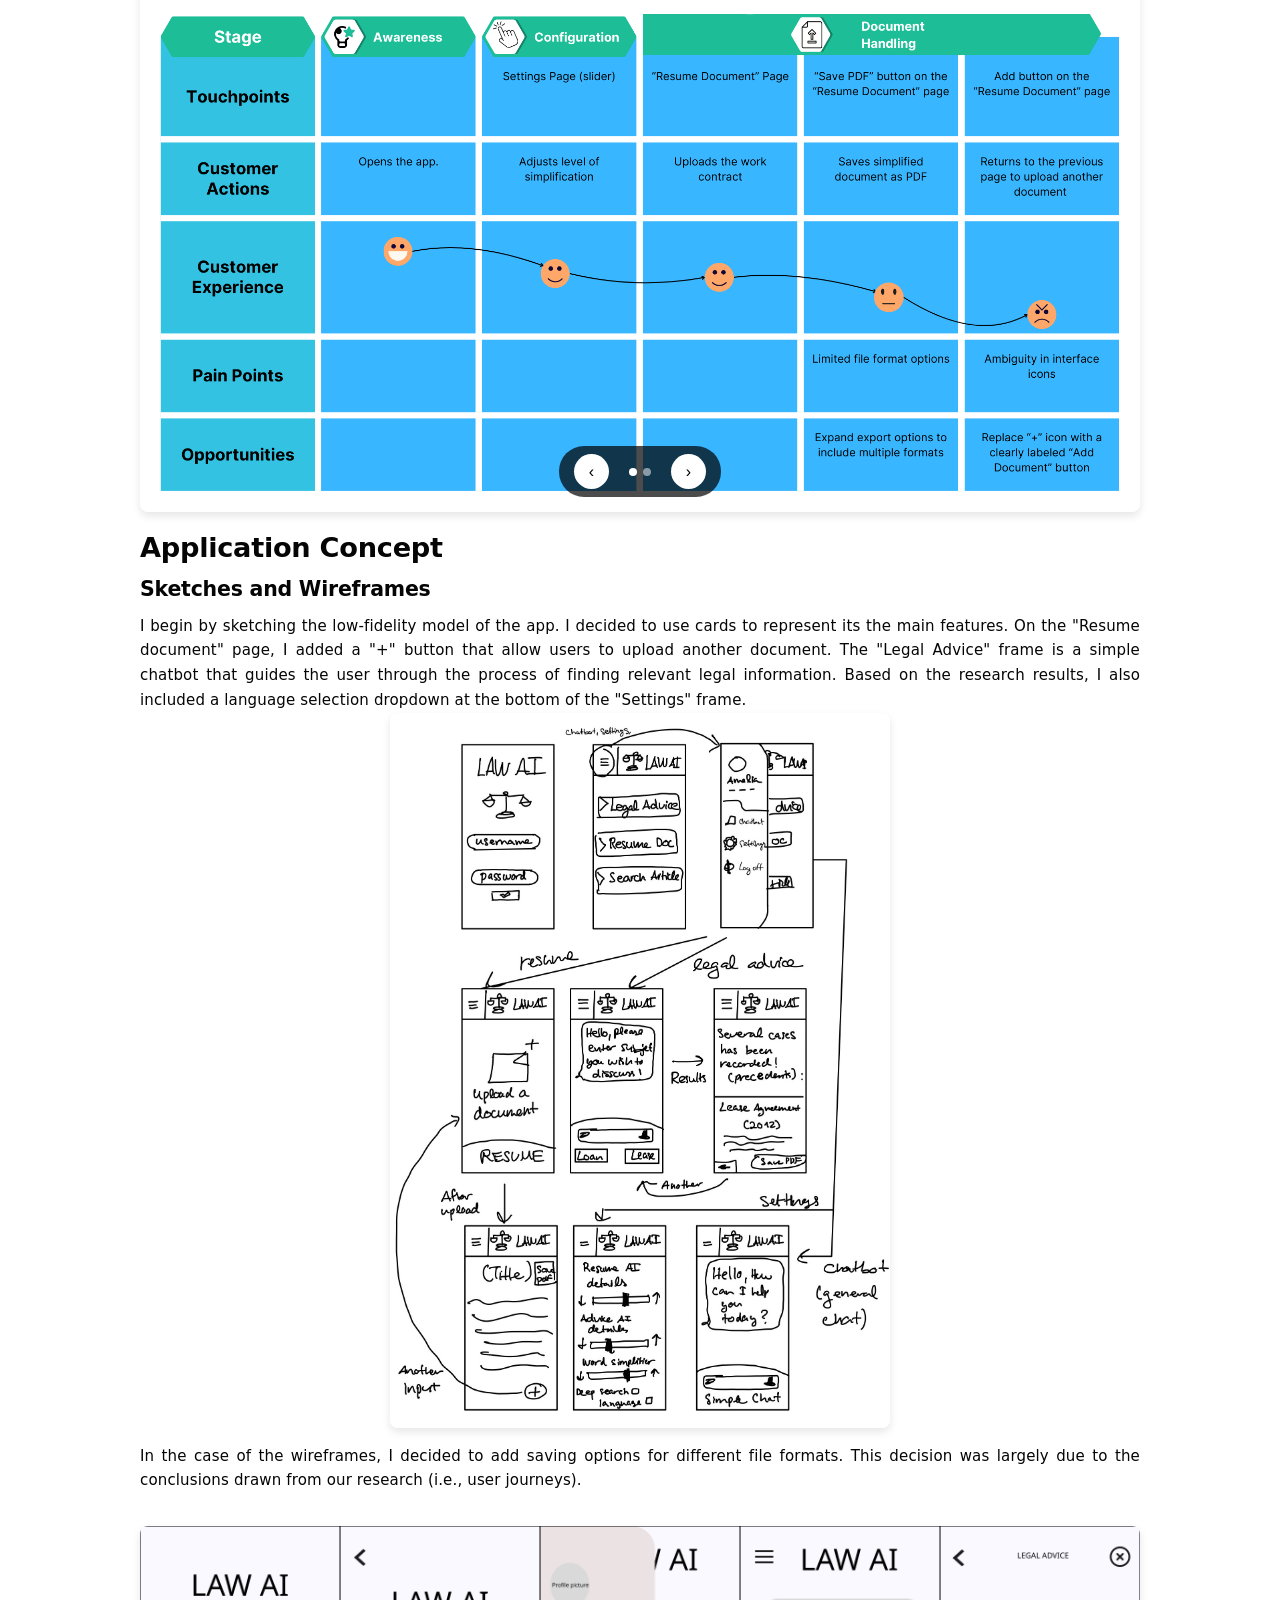
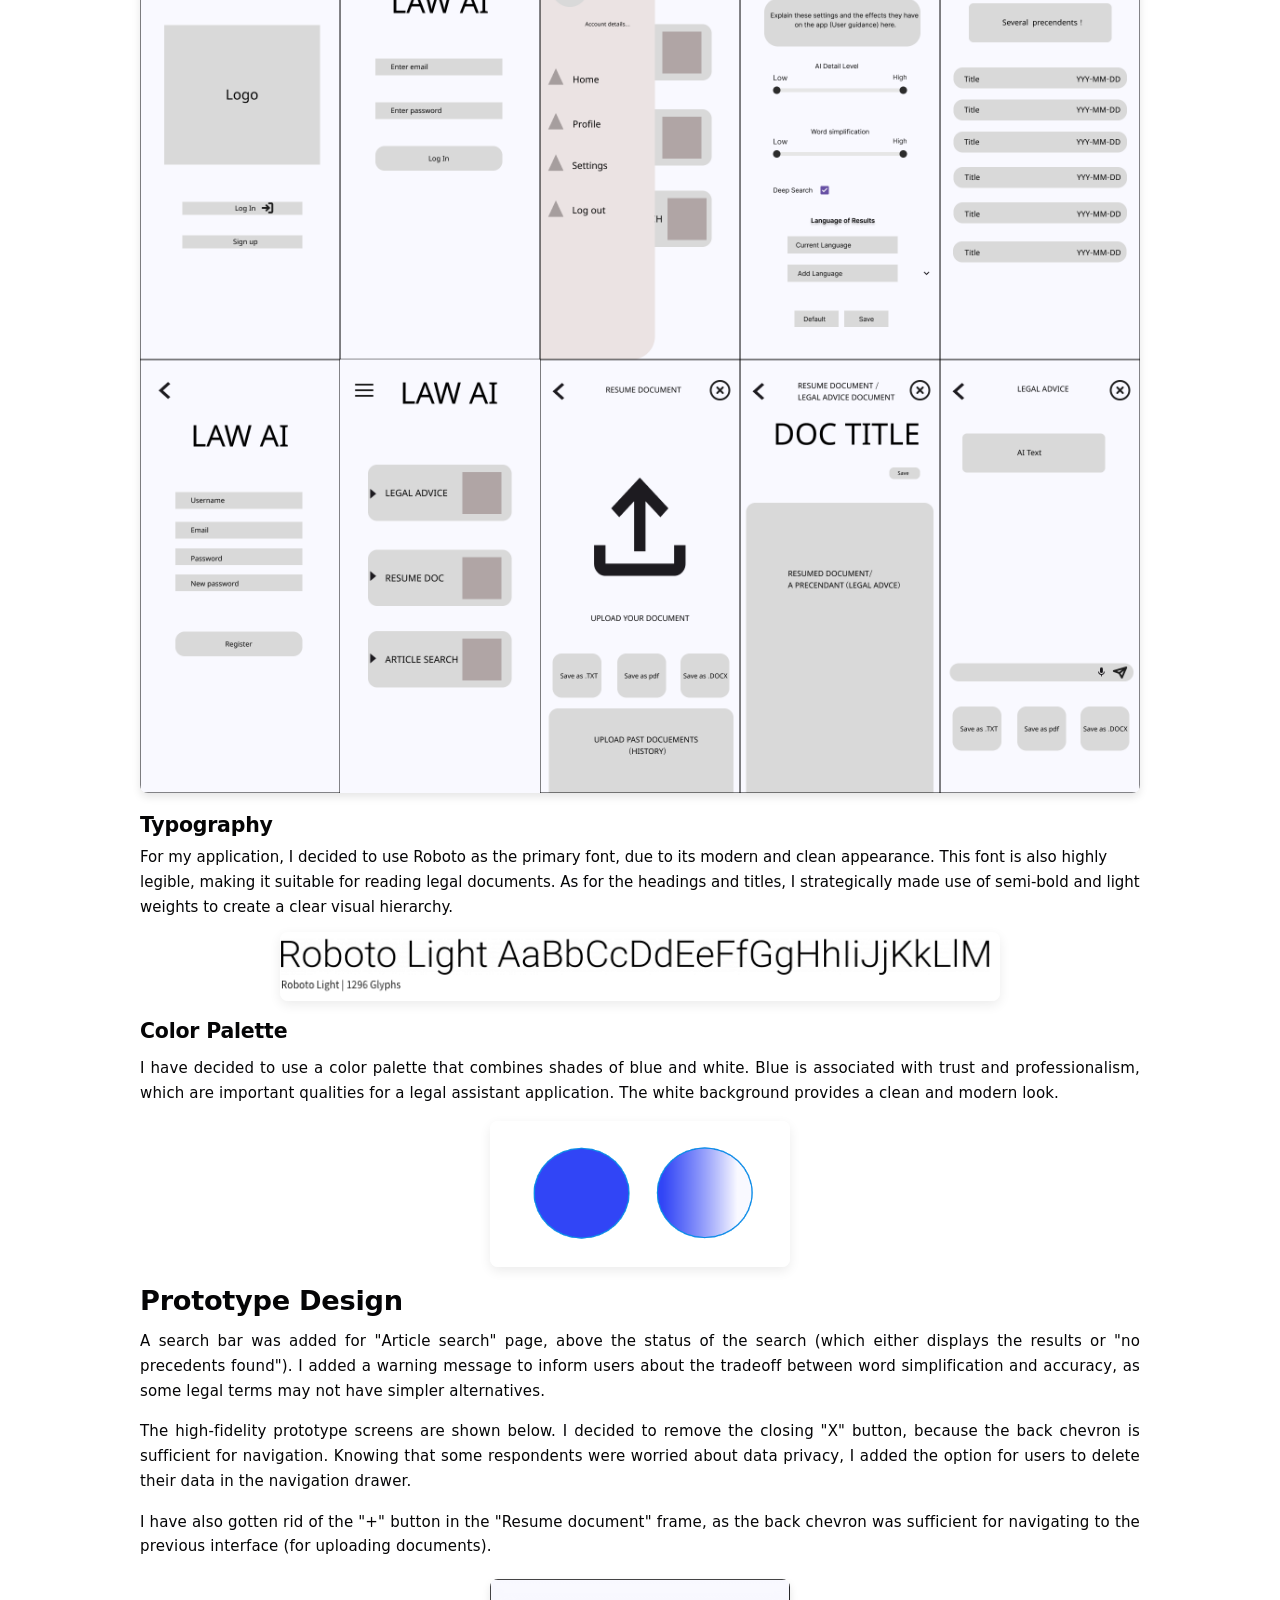
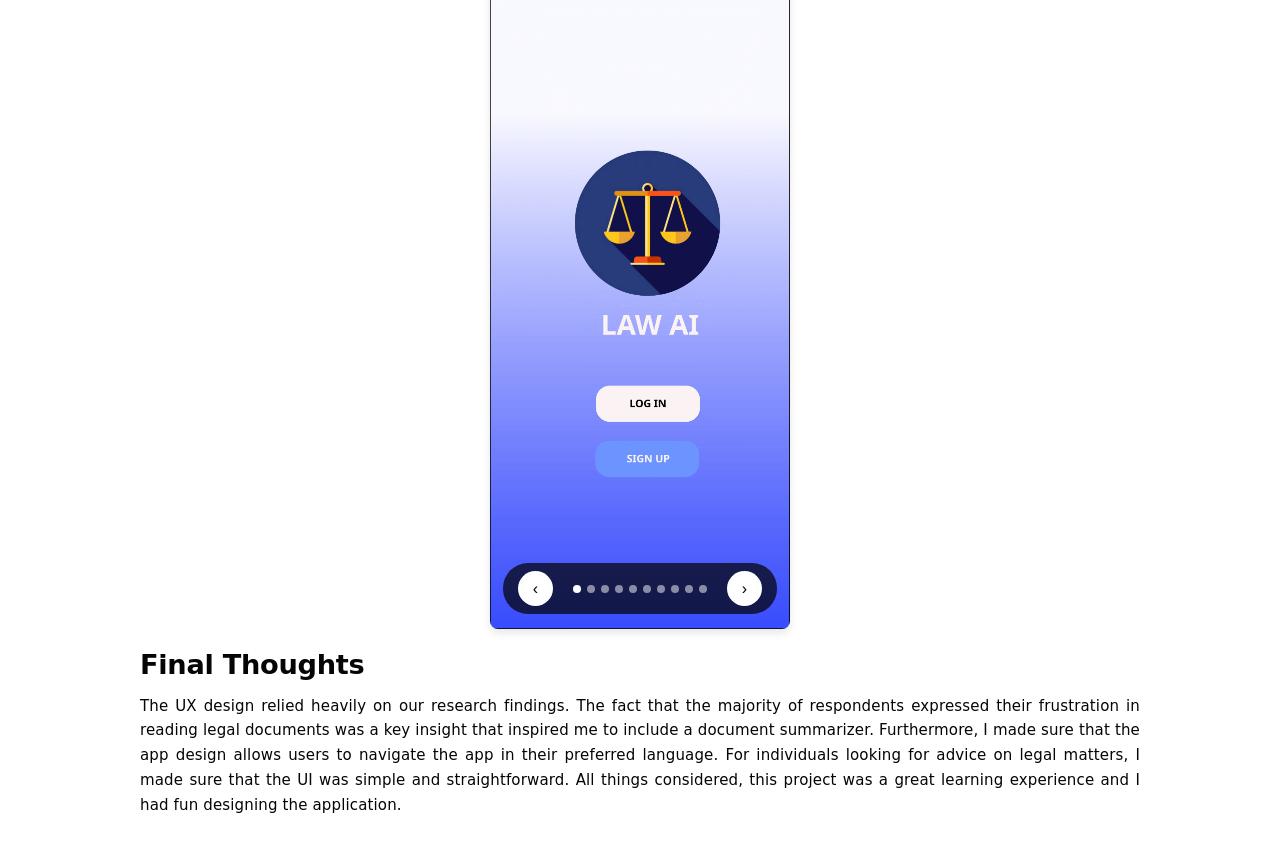
==== commit f21fcb91: "Typography and color palette" ====
--- a/index.html
+++ b/index.html
@@ -35,6 +35,8 @@
 
   <section id="research"><h2>The Research</h2></section>
 
+  <p> Personal AI legal assistants are far from being mainstream, notably due to the sensitive nature of the legal field. However, there exists a growing market in leveraging AI technologies to improve access to legal information, such as chatbots and virtual legal assistants.</p>
+
   <p> I have decided to conduct my research through a questionnaire. The main advantage of this method is the ability to reach larger audiences with ease. Since I am the sole researcher, this method is more practical and efficient. Once my sample size reached 13 participants, I analyzed the results and identified common patterns for the design of my AI tool. </p>
 
   <p> The questionnaire was designed to provide insights into users' language preferences, the issues they face when researching legal information, and the most important feature they would like to see in the AI tool. The results were as follows: </p>
@@ -54,7 +56,7 @@
     <div class="caption">Figure 2: Common issues faced by users </div>
   </div>
 
-  <p> The most important factors to take into account when designing my app are the readability of legal documents, language preference, word simplicity, and AI support.</p>
+  <p> The most important factors to take into account when designing my app are the readability of legal documents, language preference, and word simplicity.</p>
 
 
   <section id="personas">
@@ -116,9 +118,27 @@
     <img src="LAWAI_WIREFRAMES.png" alt="Wireframe 2" style="width:100%; height: 1%; margin-right:4%; border-radius:8px; box-shadow:0 4px 8px rgba(0,0,0,0.1);">
 </div>
 
-  <section id="Typography"><h3>Typography</h3></section>
-
+    <section id="Typography"><h3>Typography</h3>
+
+    For my application, I decided to use Roboto as the primary font, due to its modern and clean appearance. This font is also highly legible, making it suitable for reading legal documents. 
+    As for the headings and titles, I strategically made use of semi-bold and light weights to create a clear visual hierarchy. 
+
+    <div class="type-sample-image">
+      <img src="FontProject.png" alt="Typography specimen example">
+    </div>
+  </section>
+
+
+
+  </p>
   <section id="Color"><h3> Color Palette</h3></section>
+
+  <p> I have decided to use a color palette that combines shades of blue and white. Blue is associated with trust and professionalism, which are important qualities for a legal assistant application. The white background provides a clean and modern look.
+
+  <div class="type-sample-image color-palette">
+      <img src="ColorPalette.png" alt="Color Palette example">
+    </div>
+
   
   <section id="design">
     <h2>Prototype Design</h2>
--- a/styles.css
+++ b/styles.css
@@ -17,7 +17,7 @@
 body{
   margin:0;
   font-family: "Inter", system-ui, -apple-system, Segoe UI, Roboto, Arial, "Helvetica Neue", Helvetica, sans-serif;
-  font-size:16px;
+  font-size:15px;
   line-height:1.65;
   -webkit-font-smoothing: antialiased;
   -moz-osx-font-smoothing: grayscale;
@@ -53,12 +53,12 @@
   margin:0.6em 0 0.4em;
 }
 
-h1{ font-size:clamp(1.8rem, 2.2vw + 1rem, 2.4rem); }
- h2{ font-size:clamp(1.4rem, 1.6vw + 0.9rem, 1.8rem); }
- h3{ font-size:clamp(1.15rem, 1.2vw + 0.7rem, 1.35rem); }
+h1{ font-size:clamp(1.7rem, 2vw + 0.95rem, 2.2rem); }
+ h2{ font-size:clamp(1.3rem, 1.4vw + 0.85rem, 1.7rem); }
+ h3{ font-size:clamp(1.08rem, 1.1vw + 0.68rem, 1.28rem); }
 
 .wrap{
-  max-width:960px;
+  max-width:1040px;
   margin:auto;
   padding:24px 20px;
 }
@@ -94,8 +94,8 @@
 
 /* Logo icon adjustment */
 .logo{
-  width:28px; 
-  height:28px; 
+  width:24px; 
+  height:24px; 
   display:block;
   background-image:url("trial.png");
   background-size:cover;
@@ -111,7 +111,7 @@
 
 /* Navigation link button */
 nav a{
-  padding:6px 10px; /* was 8px 12px */
+  padding:5px 9px; /* slightly tighter */
   border:1px solid var(--line);
   border-radius:999px;
 }
@@ -330,3 +330,36 @@
   color:#666;
   margin-top:6px;
 }
+
+/* Centered typography sample image */
+.type-sample-image{
+  display:flex;
+  justify-content:center;
+  align-items:center;
+  text-align:center;
+  margin: 12px 0 18px;
+}
+.type-sample-image img{
+  display:block;
+  margin-inline:auto;
+  width:100%;
+  max-width:720px;
+  height:auto;
+  border-radius:8px;
+  box-shadow:0 4px 12px rgba(0,0,0,0.08);
+}
+
+/* Make the Color Palette image smaller than the typography specimen */
+.type-sample-image.color-palette img{
+  max-width: 300px; /* adjust as needed */
+}
+
+main img{
+  margin-top:1.1em;
+}
+
+.carousel-slide img,
+.modal-content,
+.type-sample-image img{
+  margin-top:0;
+}
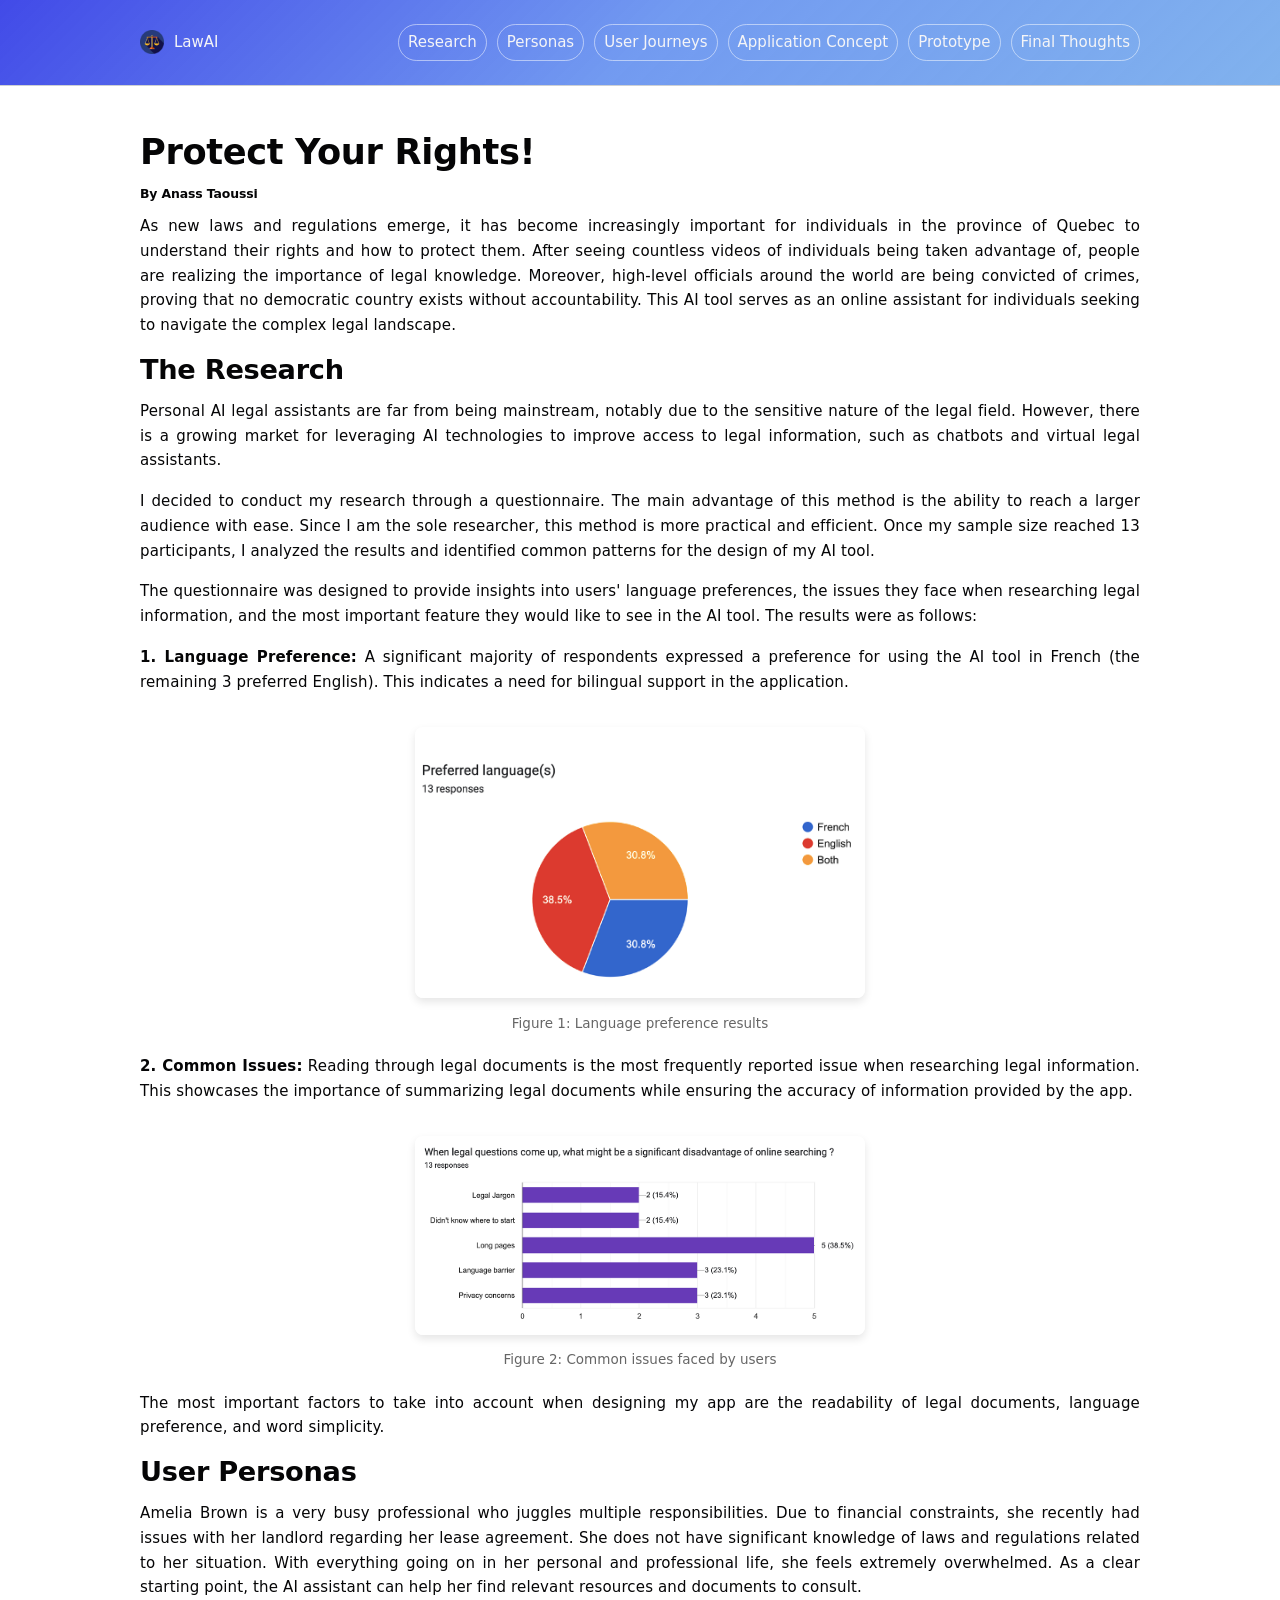
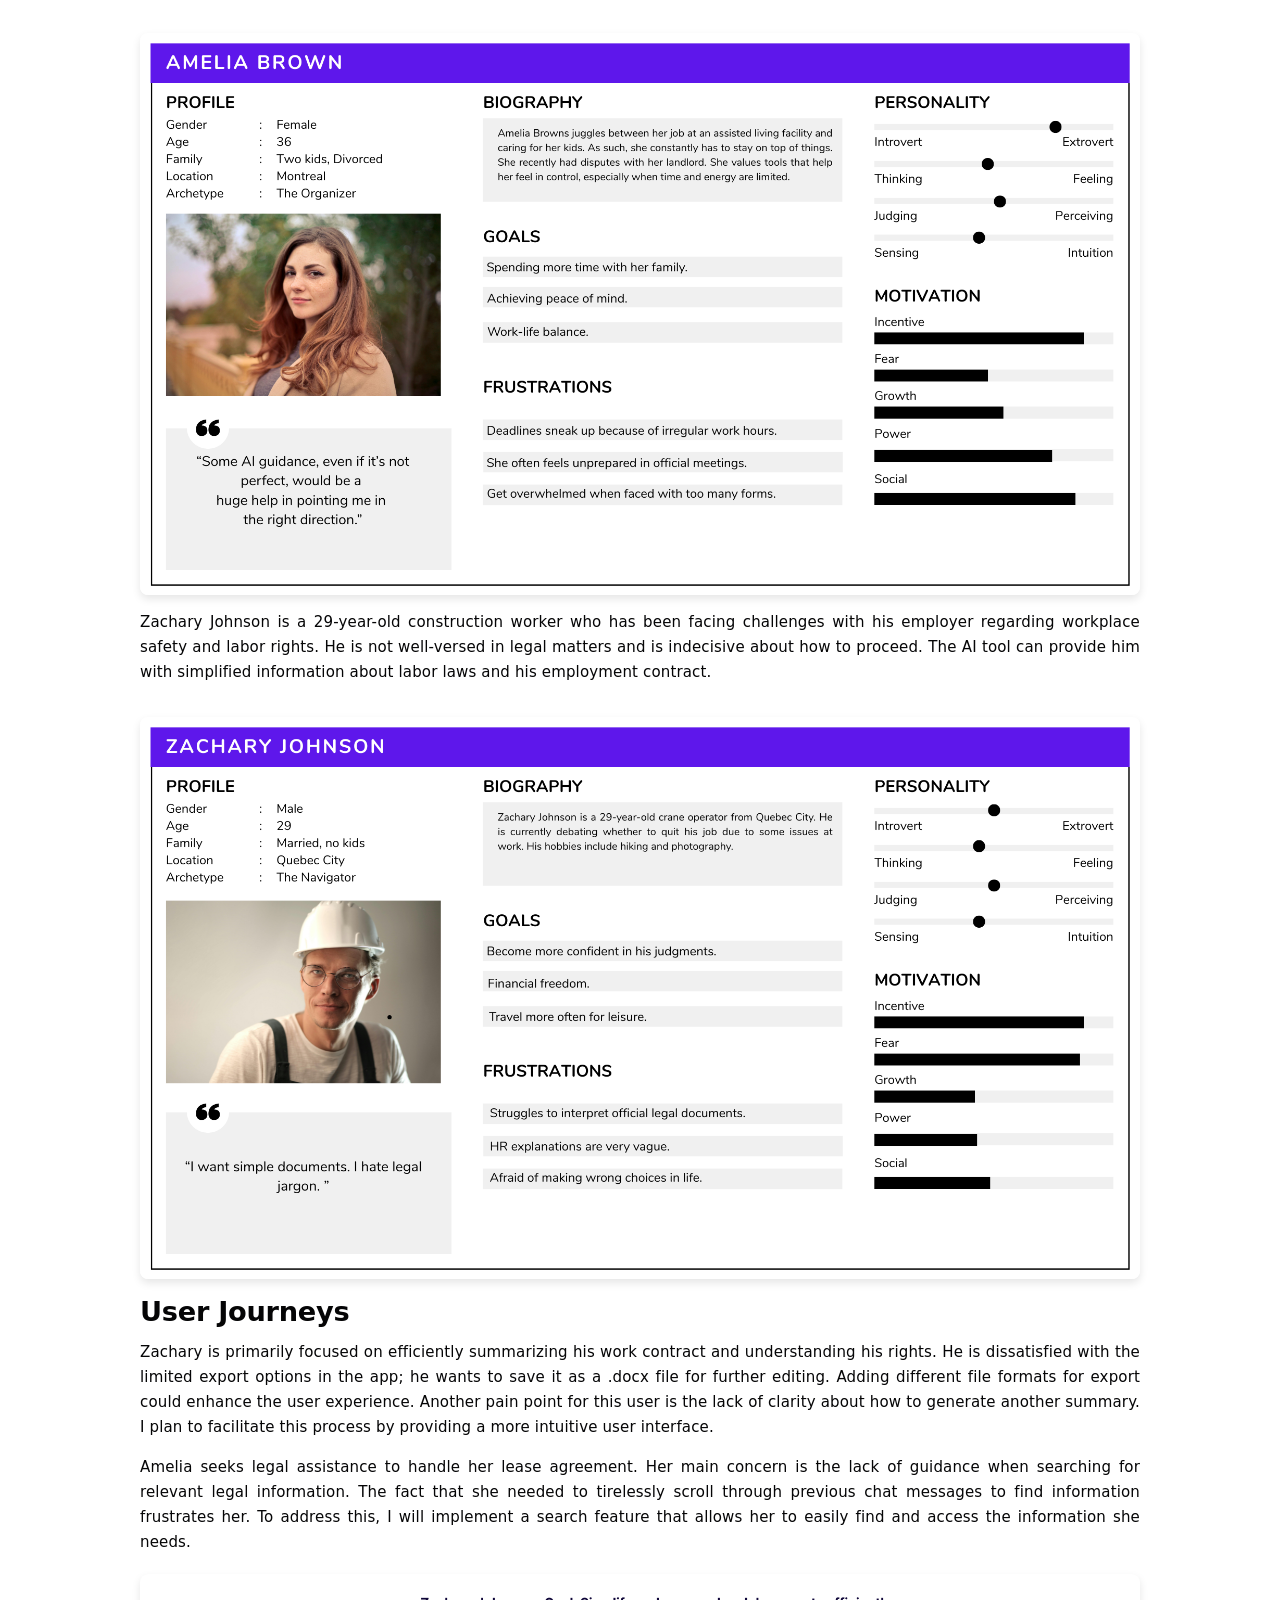
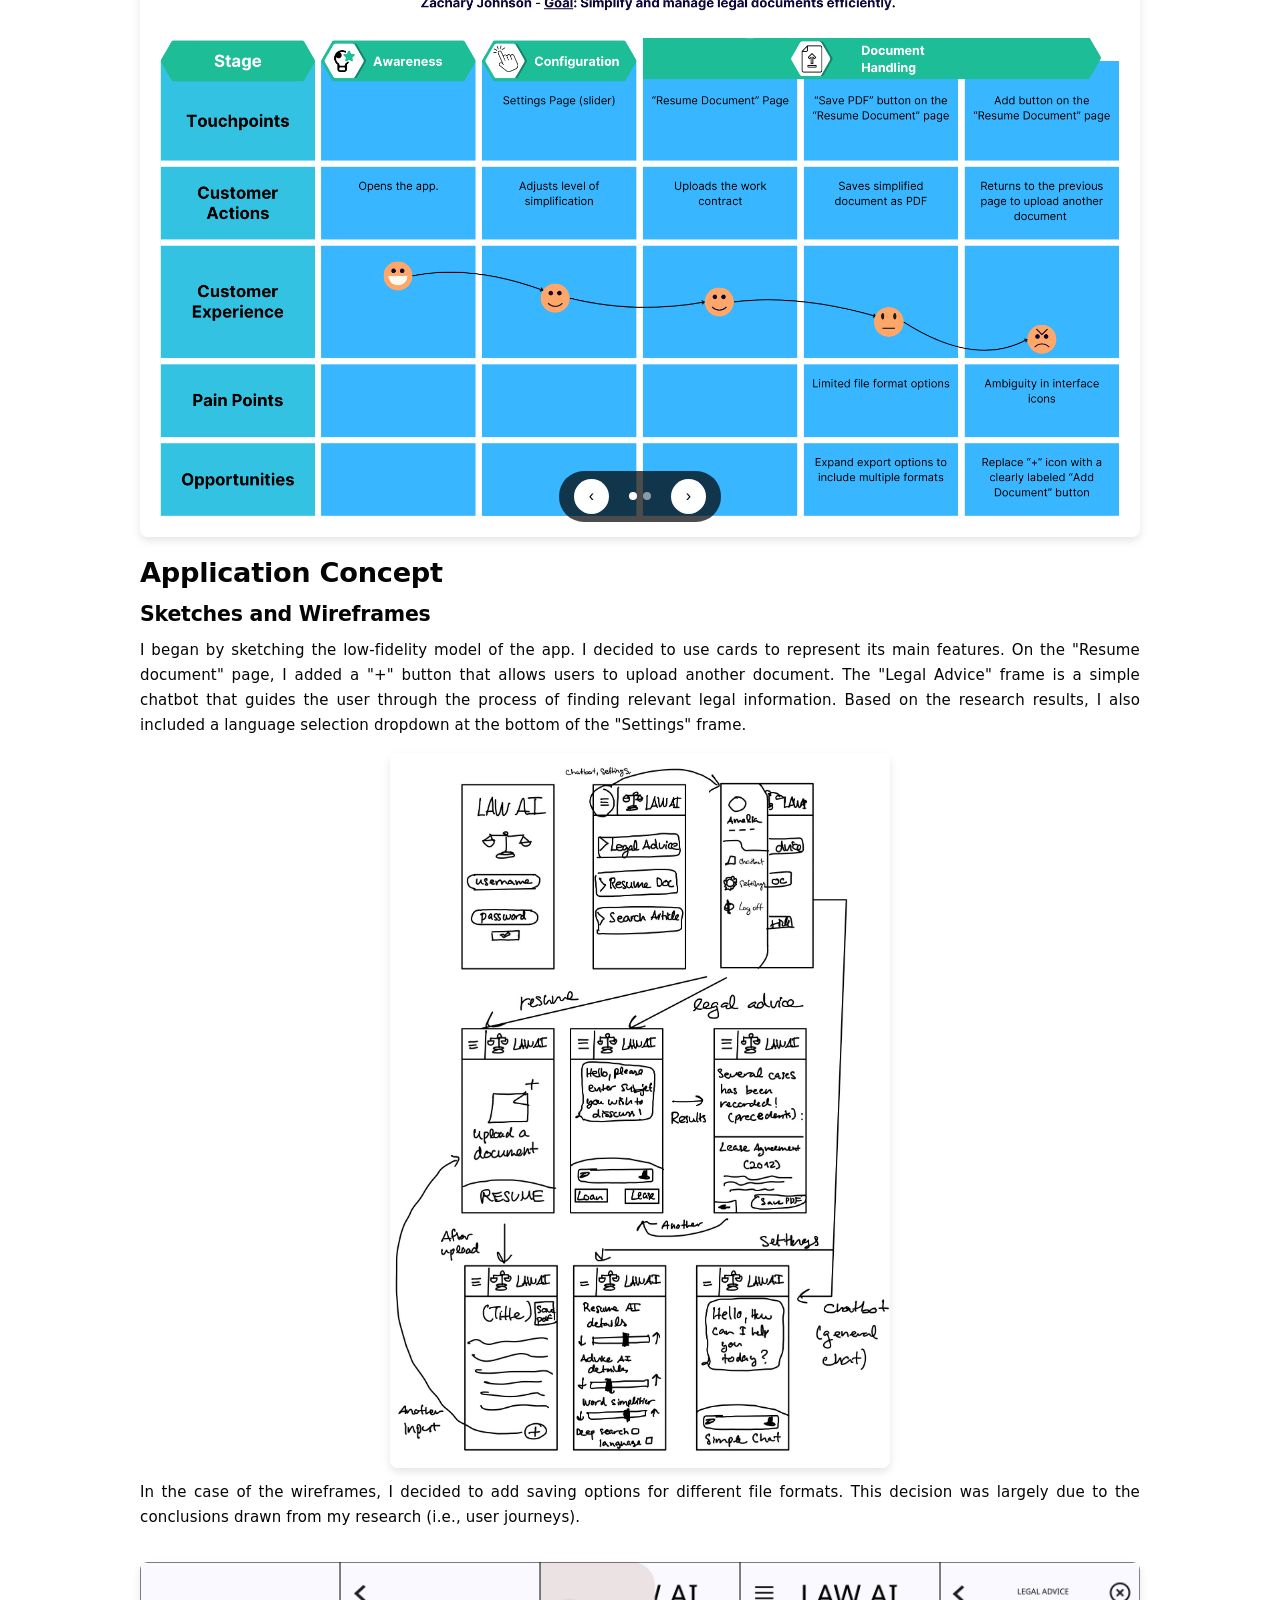
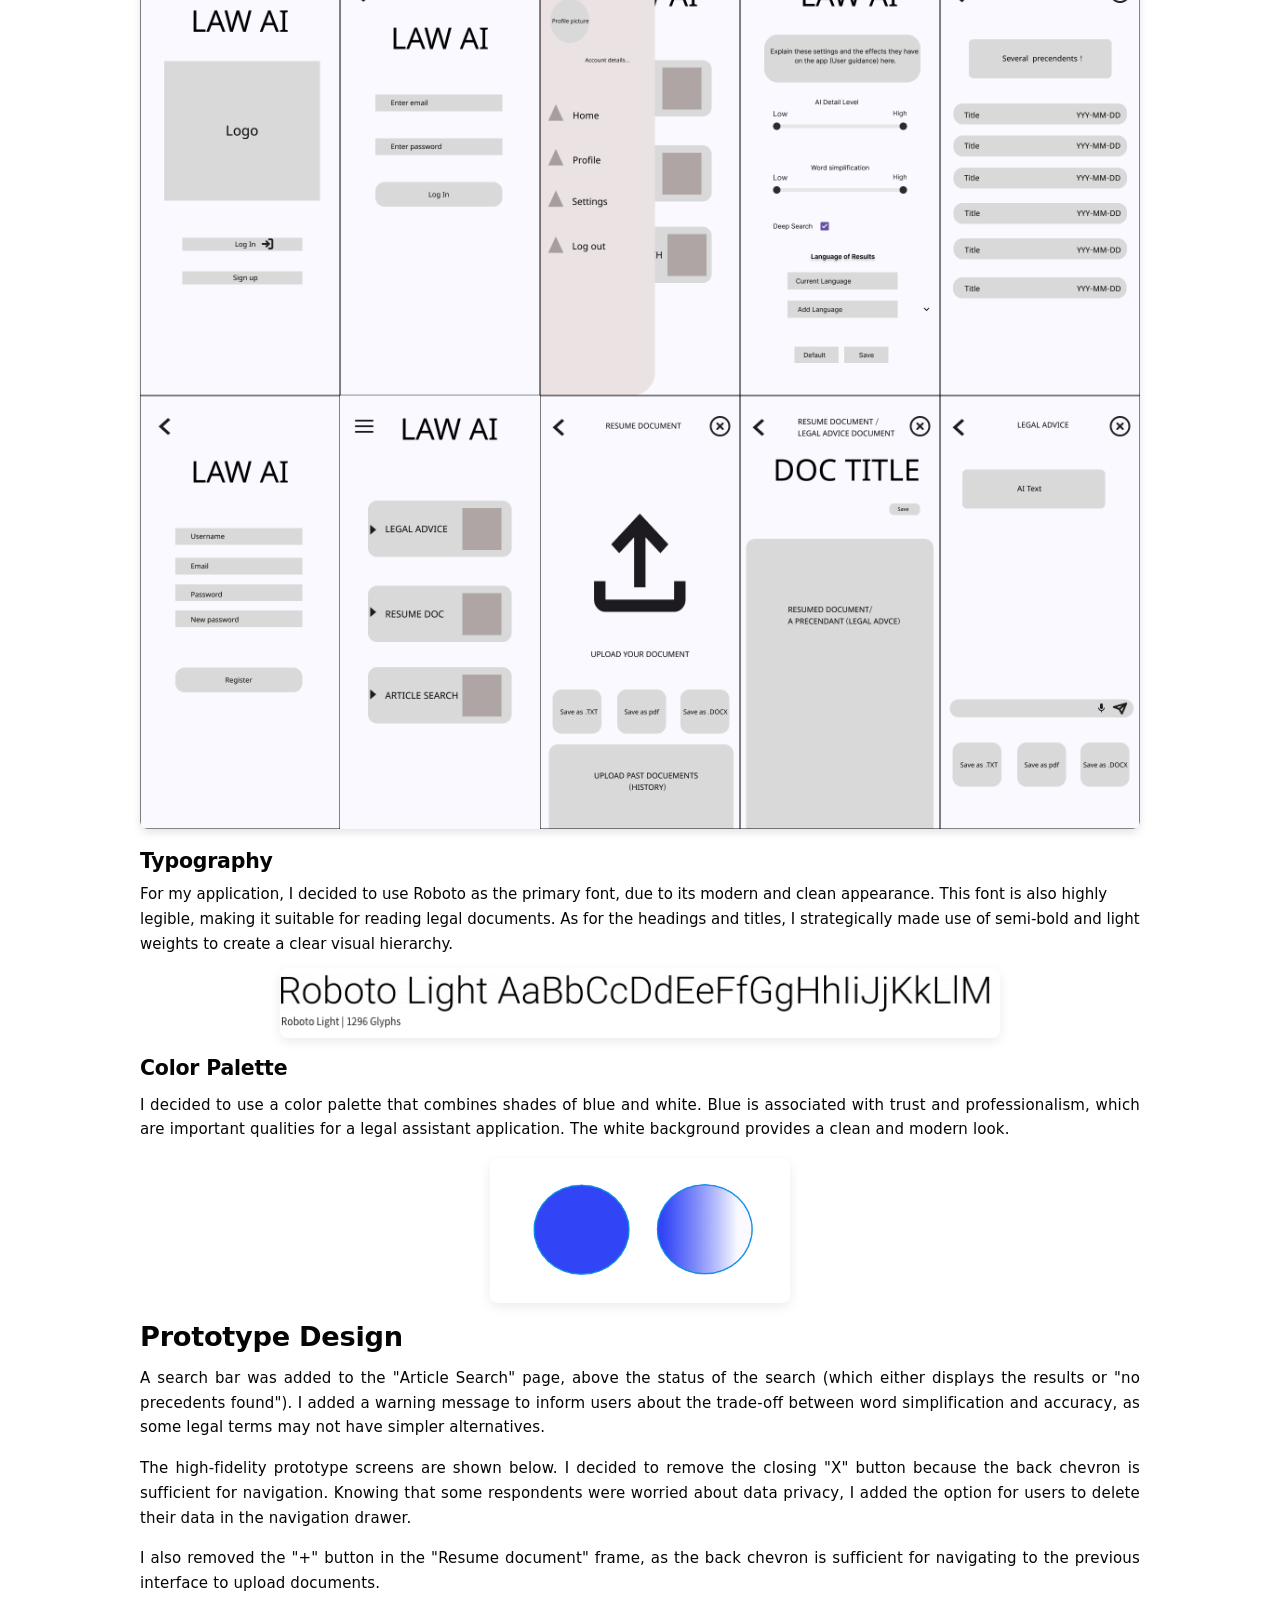
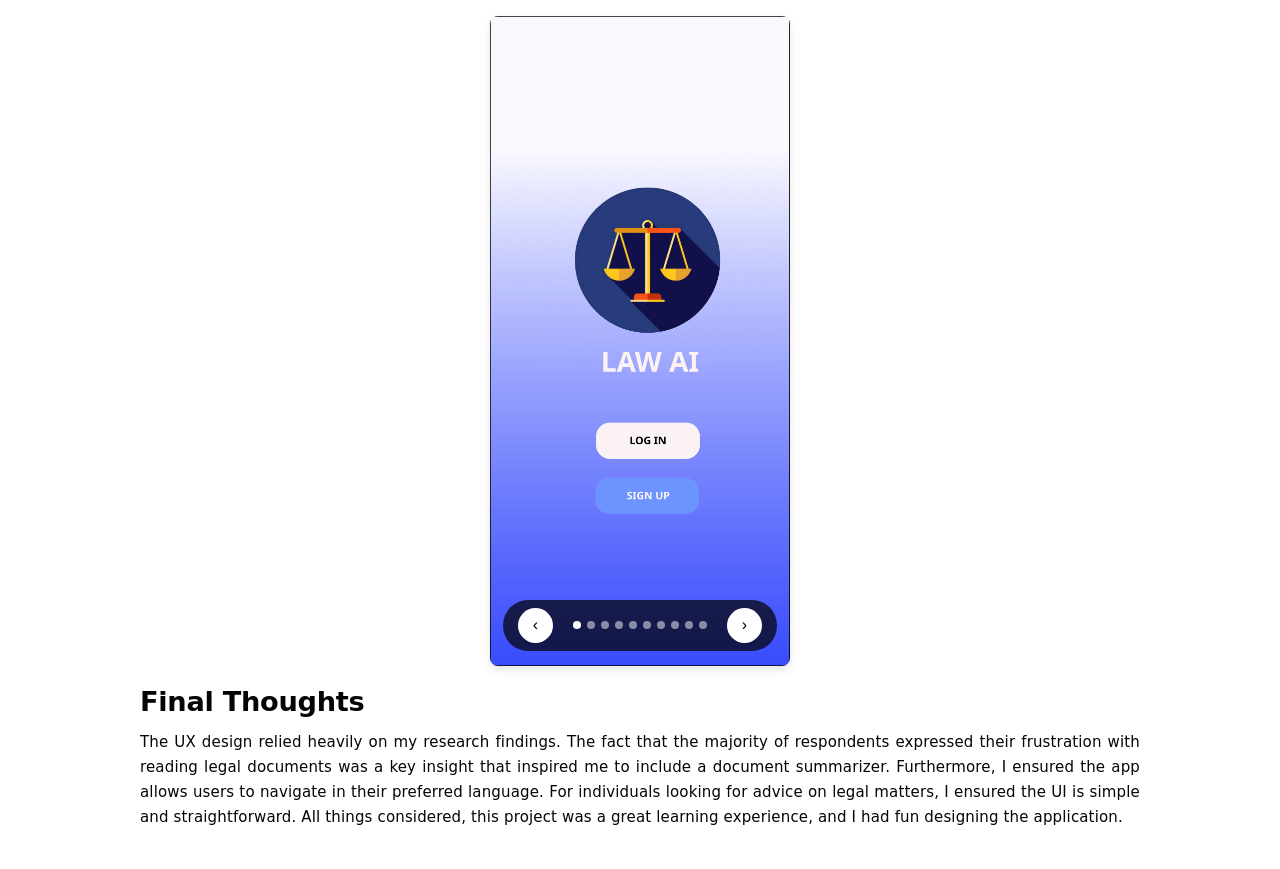
==== commit 12aa6d27: "Text refinement and code changes" ====
--- a/index.html
+++ b/index.html
@@ -27,17 +27,17 @@
 
 <main class="wrap">
 
-  <section id="problem"><h1>Protect your Rights!</h1></section>
+  <section id="problem"><h1>Protect Your Rights!</h1></section>
   <section id="Name"><h5>By Anass Taoussi </h5></section>
 
-  <p > As new laws and regulations emerge, it has become increasingly important for individuals in the province of Quebec to understand their rights and how to protect them.
-     After countless videos of individuals being taken advantage of, people are quickly realizing the importance of legal knowledge. Moreover, high-level officials around the world are also being convicted of crimes, proving that no democratic country exists without accountability. This AI tool serves as an online assistant for individuals seeking to navigate the complex legal landscape.</p>
+  <p> As new laws and regulations emerge, it has become increasingly important for individuals in the province of Quebec to understand their rights and how to protect them.
+    After seeing countless videos of individuals being taken advantage of, people are realizing the importance of legal knowledge. Moreover, high-level officials around the world are being convicted of crimes, proving that no democratic country exists without accountability. This AI tool serves as an online assistant for individuals seeking to navigate the complex legal landscape.</p>
 
   <section id="research"><h2>The Research</h2></section>
 
-  <p> Personal AI legal assistants are far from being mainstream, notably due to the sensitive nature of the legal field. However, there exists a growing market in leveraging AI technologies to improve access to legal information, such as chatbots and virtual legal assistants.</p>
+  <p> Personal AI legal assistants are far from being mainstream, notably due to the sensitive nature of the legal field. However, there is a growing market for leveraging AI technologies to improve access to legal information, such as chatbots and virtual legal assistants.</p>
 
-  <p> I have decided to conduct my research through a questionnaire. The main advantage of this method is the ability to reach larger audiences with ease. Since I am the sole researcher, this method is more practical and efficient. Once my sample size reached 13 participants, I analyzed the results and identified common patterns for the design of my AI tool. </p>
+  <p> I decided to conduct my research through a questionnaire. The main advantage of this method is the ability to reach a larger audience with ease. Since I am the sole researcher, this method is more practical and efficient. Once my sample size reached 13 participants, I analyzed the results and identified common patterns for the design of my AI tool. </p>
 
   <p> The questionnaire was designed to provide insights into users' language preferences, the issues they face when researching legal information, and the most important feature they would like to see in the AI tool. The results were as follows: </p>
 
@@ -61,7 +61,7 @@
 
   <section id="personas">
     <h2>User Personas</h2>
-    <p>Amelia Brown is a very busy professional who juggles multiple responsibilities. Due to financial constraints, she recently had issues with her landlord regarding her lease agreement. She does not have any significant knowledge of laws and regulations pertaining to her situation. With everything going on in her personal and professional life, she feels extremely overwhelmed. As a clear starting point, the AI assistant can help her find relevant resources and documents for her to consult.</p>
+  <p>Amelia Brown is a very busy professional who juggles multiple responsibilities. Due to financial constraints, she recently had issues with her landlord regarding her lease agreement. She does not have significant knowledge of laws and regulations related to her situation. With everything going on in her personal and professional life, she feels extremely overwhelmed. As a clear starting point, the AI assistant can help her find relevant resources and documents to consult.</p>
     <div class="persona-images">
       <img src="AmeliaBrown_Persona.png" alt="Amelia Brown Persona" class="persona-img">
     </div>
@@ -75,9 +75,9 @@
 
   <section id="flows">
     <h2>User Journeys</h2>
-    <p> Zachary is primarly focused on efficiently summarizing his work contract and understanding his rights. He is dissatsified by the the limited file exportation options of the app, he wants to save it as a .docx file for further editing. Adding different file formats for export could enhance user experience. Another pain point for this user is the lack of clarity for generating another summary. I have to facilitate this process by providing a more intuitive user interface. </p>
+  <p> Zachary is primarily focused on efficiently summarizing his work contract and understanding his rights. He is dissatisfied with the limited export options in the app; he wants to save it as a .docx file for further editing. Adding different file formats for export could enhance the user experience. Another pain point for this user is the lack of clarity about how to generate another summary. I plan to facilitate this process by providing a more intuitive user interface. </p>
 
-    <p> Amelia wishes for legal assistance to handle her lease agreement. Her main concern is the lack of guidance when searching for relevant legal information. The fact that she needed to tirelessly scroll previous chat messages to find information frustrates her. To address this, I will implement a searching feature that allows her to easily find and access the information she needs.</p>
+  <p> Amelia seeks legal assistance to handle her lease agreement. Her main concern is the lack of guidance when searching for relevant legal information. The fact that she needed to tirelessly scroll through previous chat messages to find information frustrates her. To address this, I will implement a search feature that allows her to easily find and access the information she needs.</p>
     <div class="carousel-container">
       <div class="carousel-slides" id="flowsCarousel">
         <div class="carousel-slide">
@@ -104,12 +104,12 @@
   <section id="wireframes"><h3>Sketches and Wireframes</h3></section>
   <div class="sketch">
 
-     <p> I begin by sketching the low-fidelity model of the app. I decided to use cards to represent its the main features. On the "Resume document" page, I added a "+" button that allow users to upload another document. The "Legal Advice" frame is a simple chatbot that guides the user through the process of finding relevant legal information. Based on the research results, I also included a language selection dropdown at the bottom of the "Settings" frame.
+    <p> I began by sketching the low-fidelity model of the app. I decided to use cards to represent its main features. On the "Resume document" page, I added a "+" button that allows users to upload another document. The "Legal Advice" frame is a simple chatbot that guides the user through the process of finding relevant legal information. Based on the research results, I also included a language selection dropdown at the bottom of the "Settings" frame.</p>
 
   <img src="Sketch_LawAI.jpeg" alt="Wireframe 1" style="width:50%; height: 1%; display:block; margin: 0 auto; border-radius:8px; box-shadow:0 4px 8px rgba(0,0,0,0.1);">
 </div>
 
-<p> In the case of the wireframes, I decided to add saving options for different file formats. This decision was largely due to the conclusions drawn from our research (i.e., user journeys).
+<p> In the case of the wireframes, I decided to add saving options for different file formats. This decision was largely due to the conclusions drawn from my research (i.e., user journeys).
 
 </p>
 
@@ -118,7 +118,7 @@
     <img src="LAWAI_WIREFRAMES.png" alt="Wireframe 2" style="width:100%; height: 1%; margin-right:4%; border-radius:8px; box-shadow:0 4px 8px rgba(0,0,0,0.1);">
 </div>
 
-    <section id="Typography"><h3>Typography</h3>
+  <section id="Typography"><h3>Typography</h3>
 
     For my application, I decided to use Roboto as the primary font, due to its modern and clean appearance. This font is also highly legible, making it suitable for reading legal documents. 
     As for the headings and titles, I strategically made use of semi-bold and light weights to create a clear visual hierarchy. 
@@ -127,13 +127,9 @@
       <img src="FontProject.png" alt="Typography specimen example">
     </div>
   </section>
+  <section id="Color"><h3>Color Palette</h3></section>
 
-
-
-  </p>
-  <section id="Color"><h3> Color Palette</h3></section>
-
-  <p> I have decided to use a color palette that combines shades of blue and white. Blue is associated with trust and professionalism, which are important qualities for a legal assistant application. The white background provides a clean and modern look.
+  <p> I decided to use a color palette that combines shades of blue and white. Blue is associated with trust and professionalism, which are important qualities for a legal assistant application. The white background provides a clean and modern look.</p>
 
   <div class="type-sample-image color-palette">
       <img src="ColorPalette.png" alt="Color Palette example">
@@ -142,10 +138,10 @@
   
   <section id="design">
     <h2>Prototype Design</h2>
-    <p>A search bar was added for "Article search" page, above the status of the search (which either displays the results or "no precedents found"). I added a warning message to inform users about the tradeoff between word simplification and accuracy, as some legal terms may not have simpler alternatives. </p>
+  <p>A search bar was added to the "Article Search" page, above the status of the search (which either displays the results or "no precedents found"). I added a warning message to inform users about the trade-off between word simplification and accuracy, as some legal terms may not have simpler alternatives. </p>
 
-    <p>The high-fidelity prototype screens are shown below. I decided to remove the closing "X" button, because the back chevron is sufficient for navigation. Knowing that some respondents were worried about data privacy, I added the option for users to delete their data in the navigation drawer. </p>
-    <p> I have also gotten rid of the "+" button in the "Resume document" frame, as the back chevron was sufficient for navigating to the previous interface (for uploading documents).</p>
+  <p>The high-fidelity prototype screens are shown below. I decided to remove the closing "X" button because the back chevron is sufficient for navigation. Knowing that some respondents were worried about data privacy, I added the option for users to delete their data in the navigation drawer. </p>
+  <p> I also removed the "+" button in the "Resume document" frame, as the back chevron is sufficient for navigating to the previous interface to upload documents.</p>
     
     <div class="carousel-container" id="protoCarouselContainer">
       <div class="carousel-slides" id="protoCarousel">
@@ -179,13 +175,13 @@
     </div>
 
   <section id="conclusion"><h2>Final Thoughts</h2></section>
-    <p> The UX design relied heavily on our research findings. The fact that the majority of respondents expressed their frustration in reading legal documents was a key insight that inspired me to include a document summarizer.
-       Furthermore, I made sure that the app design allows users to navigate the app in their preferred language. For individuals looking for advice on legal matters, I made sure that the UI was simple and straightforward. All things considered, this project was a great learning experience and I had fun designing the application.</p>
+   <p> The UX design relied heavily on my research findings. The fact that the majority of respondents expressed their frustration with reading legal documents was a key insight that inspired me to include a document summarizer.
+     Furthermore, I ensured the app allows users to navigate in their preferred language. For individuals looking for advice on legal matters, I ensured the UI is simple and straightforward. All things considered, this project was a great learning experience, and I had fun designing the application.</p>
 
 
 </main>
 
-<!-- Modal for image zoom (optional; currently disabled for persona images) -->
+<!-- Modal for image zoom (disabled for persona images) -->
 <div id="imageModal" class="modal">
   <span class="close">&times;</span>
   <img class="modal-content" id="modalImage">
--- a/styles.css
+++ b/styles.css
@@ -7,7 +7,7 @@
   --line:#cdd0d3;
   --radius:14px;
   --gap:16px;
-  --header-height: 0px; /* populated at runtime */
+  --header-height: 0px; 
 }
 
 *{
@@ -42,7 +42,7 @@
   line-height:1.65;
   letter-spacing:0.01em;
   text-justify: inter-word;
-  hyphens: auto;
+  hyphens: none;
   margin:0.75rem 0 1rem;
 }
 
@@ -116,7 +116,7 @@
   border-radius:999px;
 }
 
-/* Ensure header nav links are white on the dark gradient */
+
 header nav a,
 header nav a:visited{
   color:#f5f5f7;
@@ -302,9 +302,9 @@
   }
 }
 
-/* Make the Prototype Design carousel smaller on desktop */
+
 #protoCarouselContainer{
-  max-width: 300px; /* adjust this to taste (e.g., 700px) */
+  max-width: 300px; 
   margin-left:auto;
   margin-right:auto;
 }
@@ -313,7 +313,6 @@
   #protoCarouselContainer{ max-width: 100%; }
 }
 
-/* Data visual styling */
 .data-visual{
   margin:10px 0 20px;
   text-align:center;
@@ -331,7 +330,6 @@
   margin-top:6px;
 }
 
-/* Centered typography sample image */
 .type-sample-image{
   display:flex;
   justify-content:center;
@@ -349,9 +347,8 @@
   box-shadow:0 4px 12px rgba(0,0,0,0.08);
 }
 
-/* Make the Color Palette image smaller than the typography specimen */
 .type-sample-image.color-palette img{
-  max-width: 300px; /* adjust as needed */
+  max-width: 300px; 
 }
 
 main img{
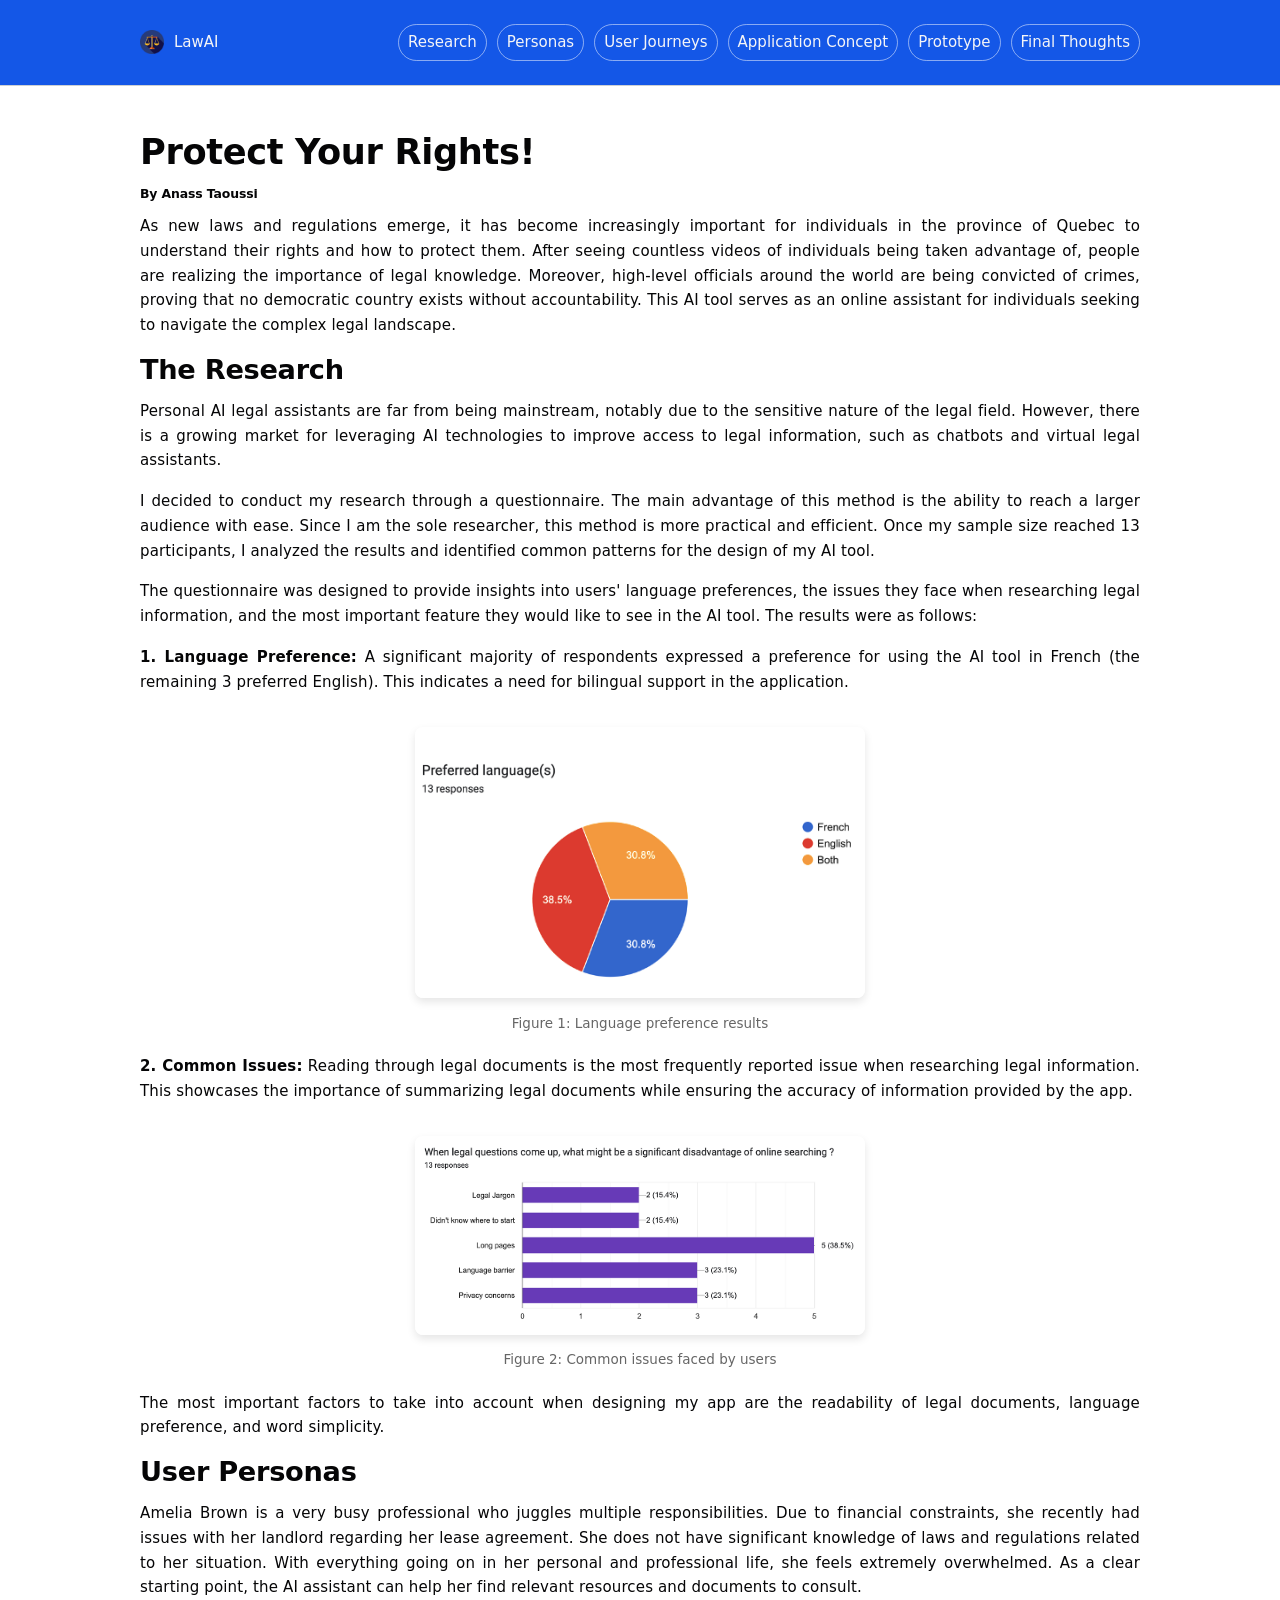
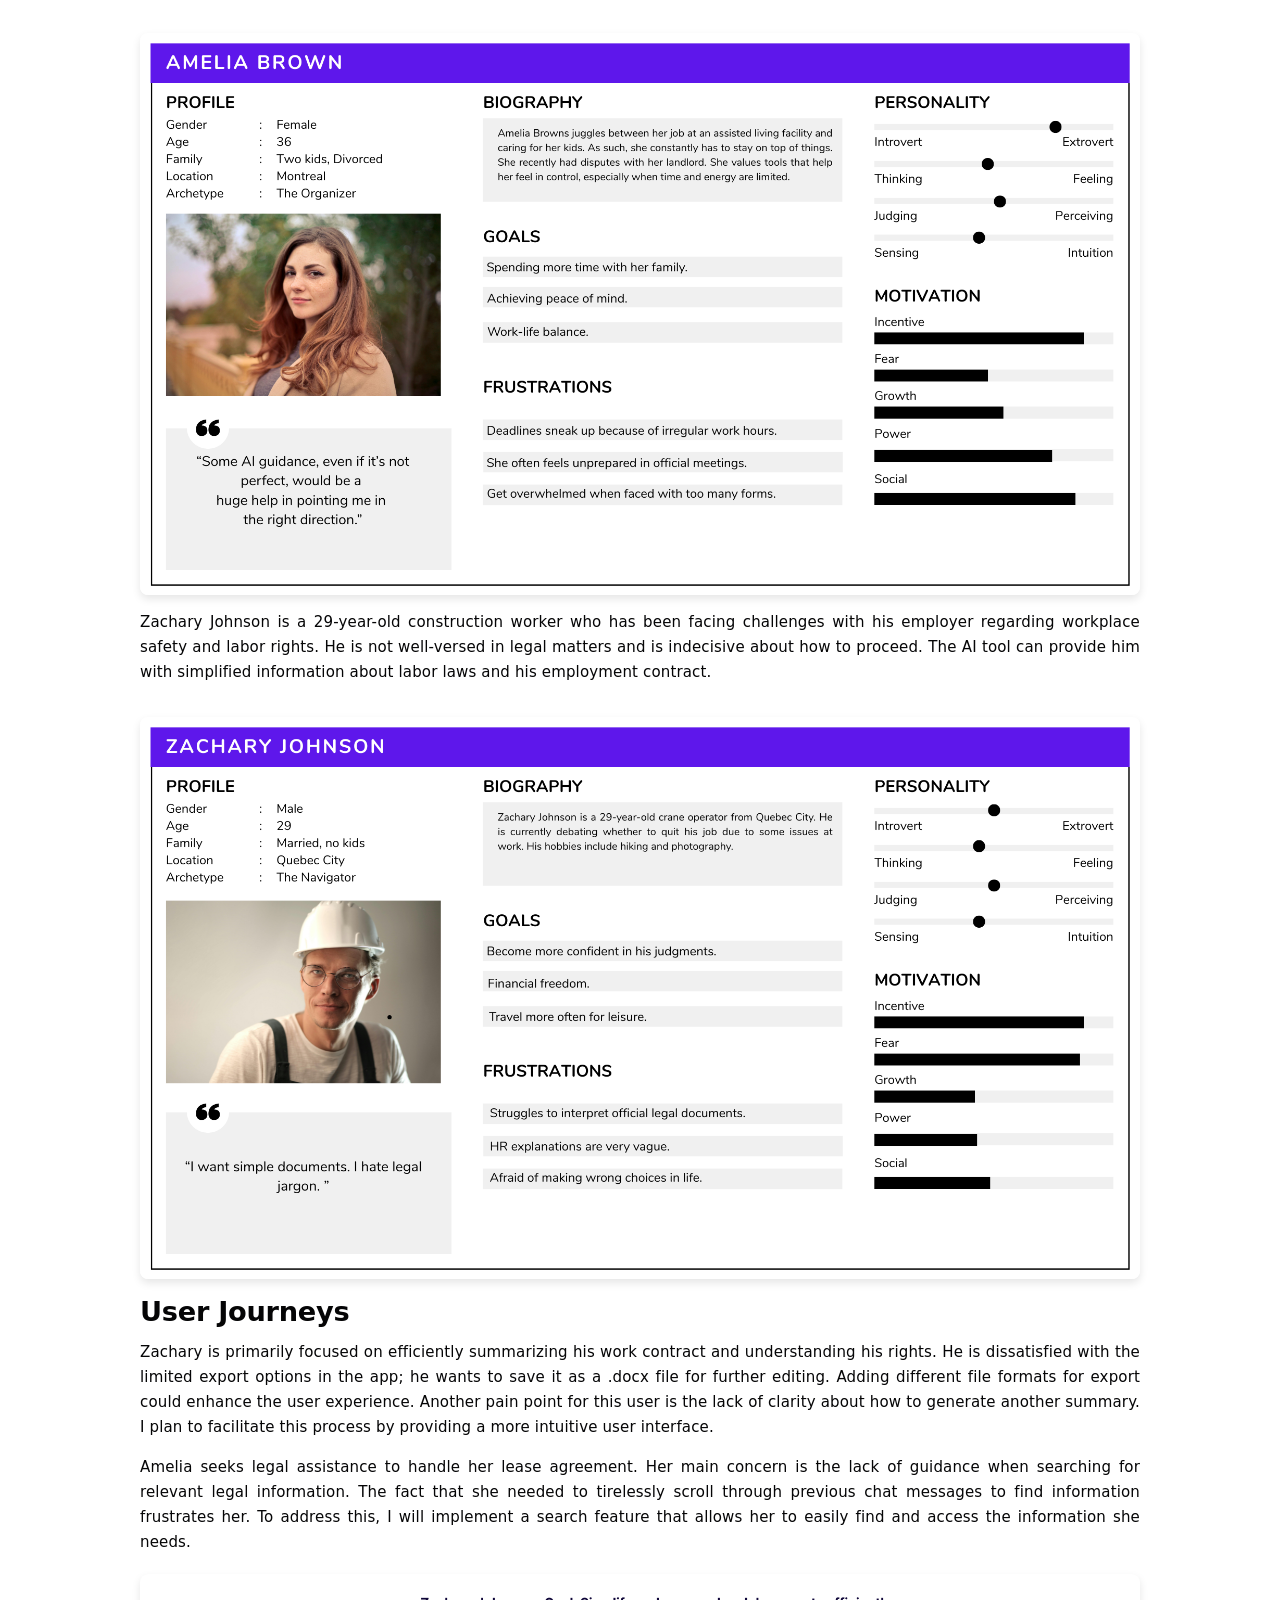
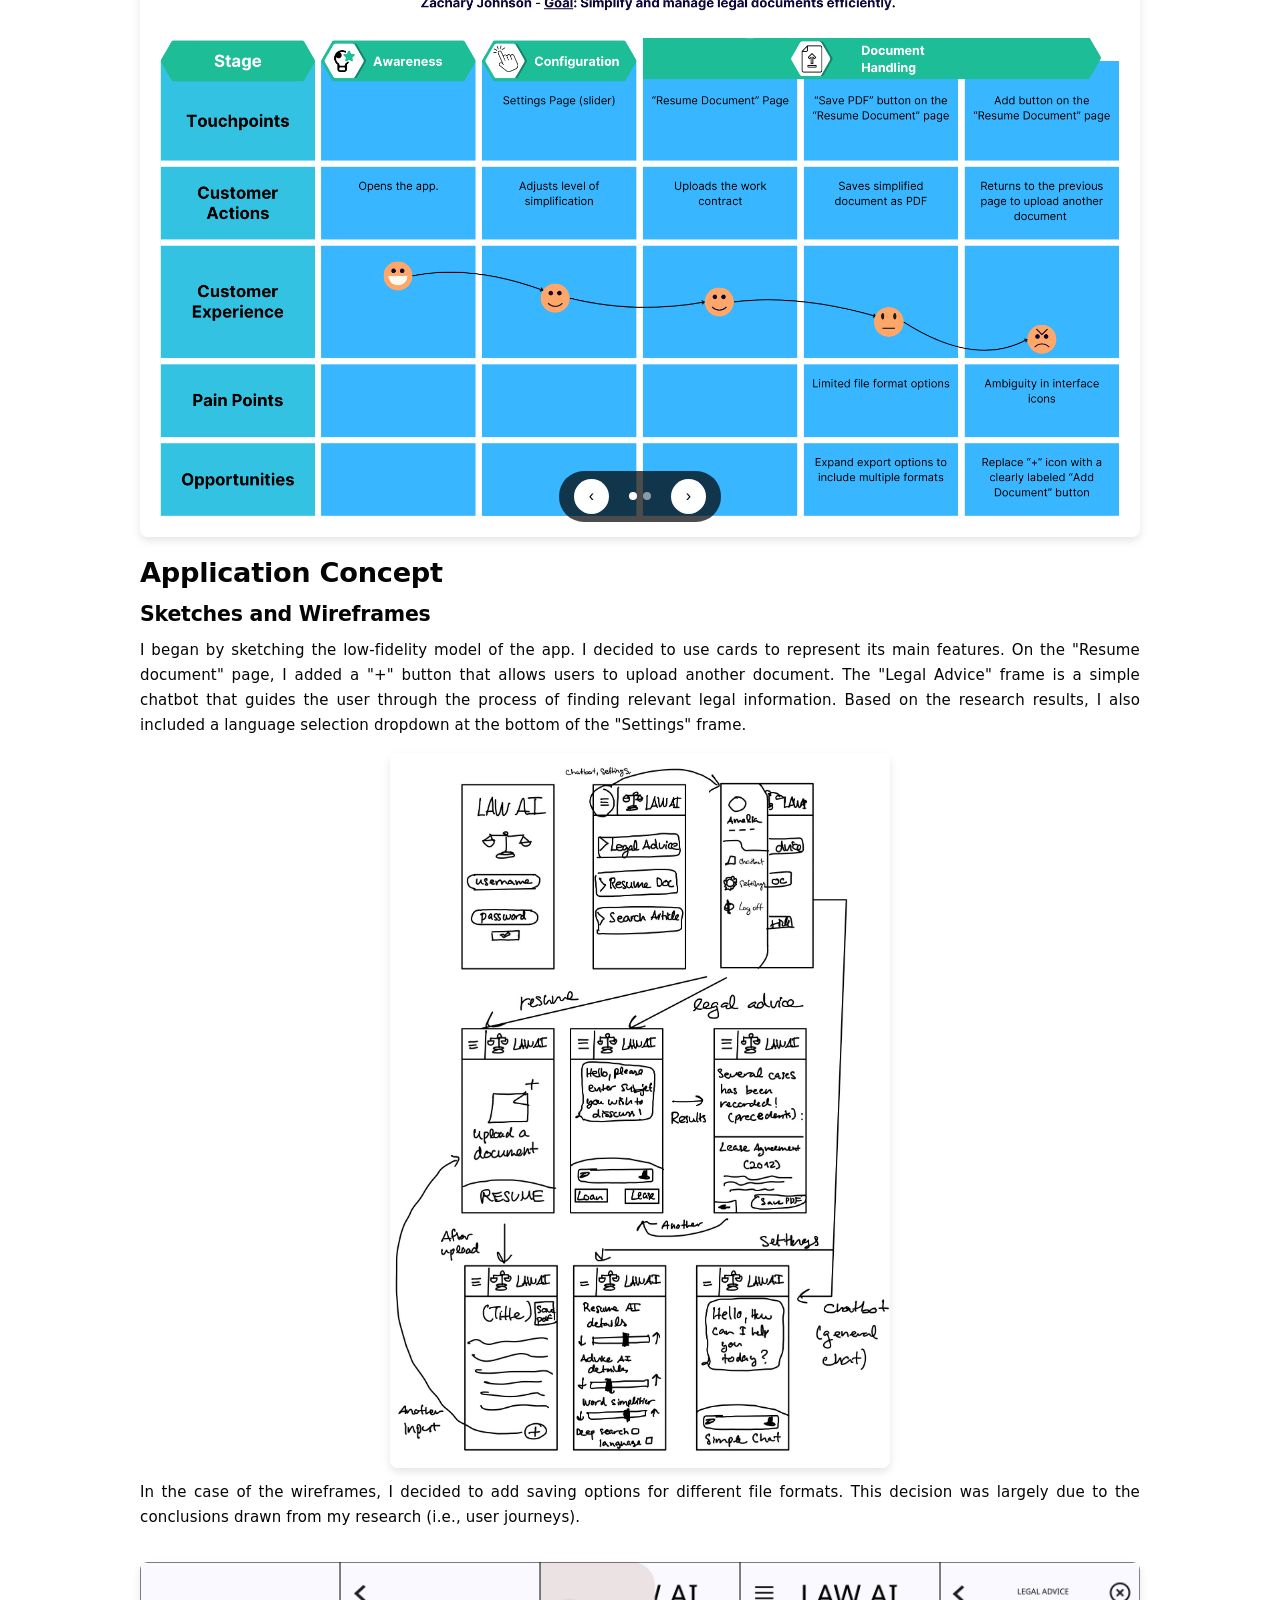
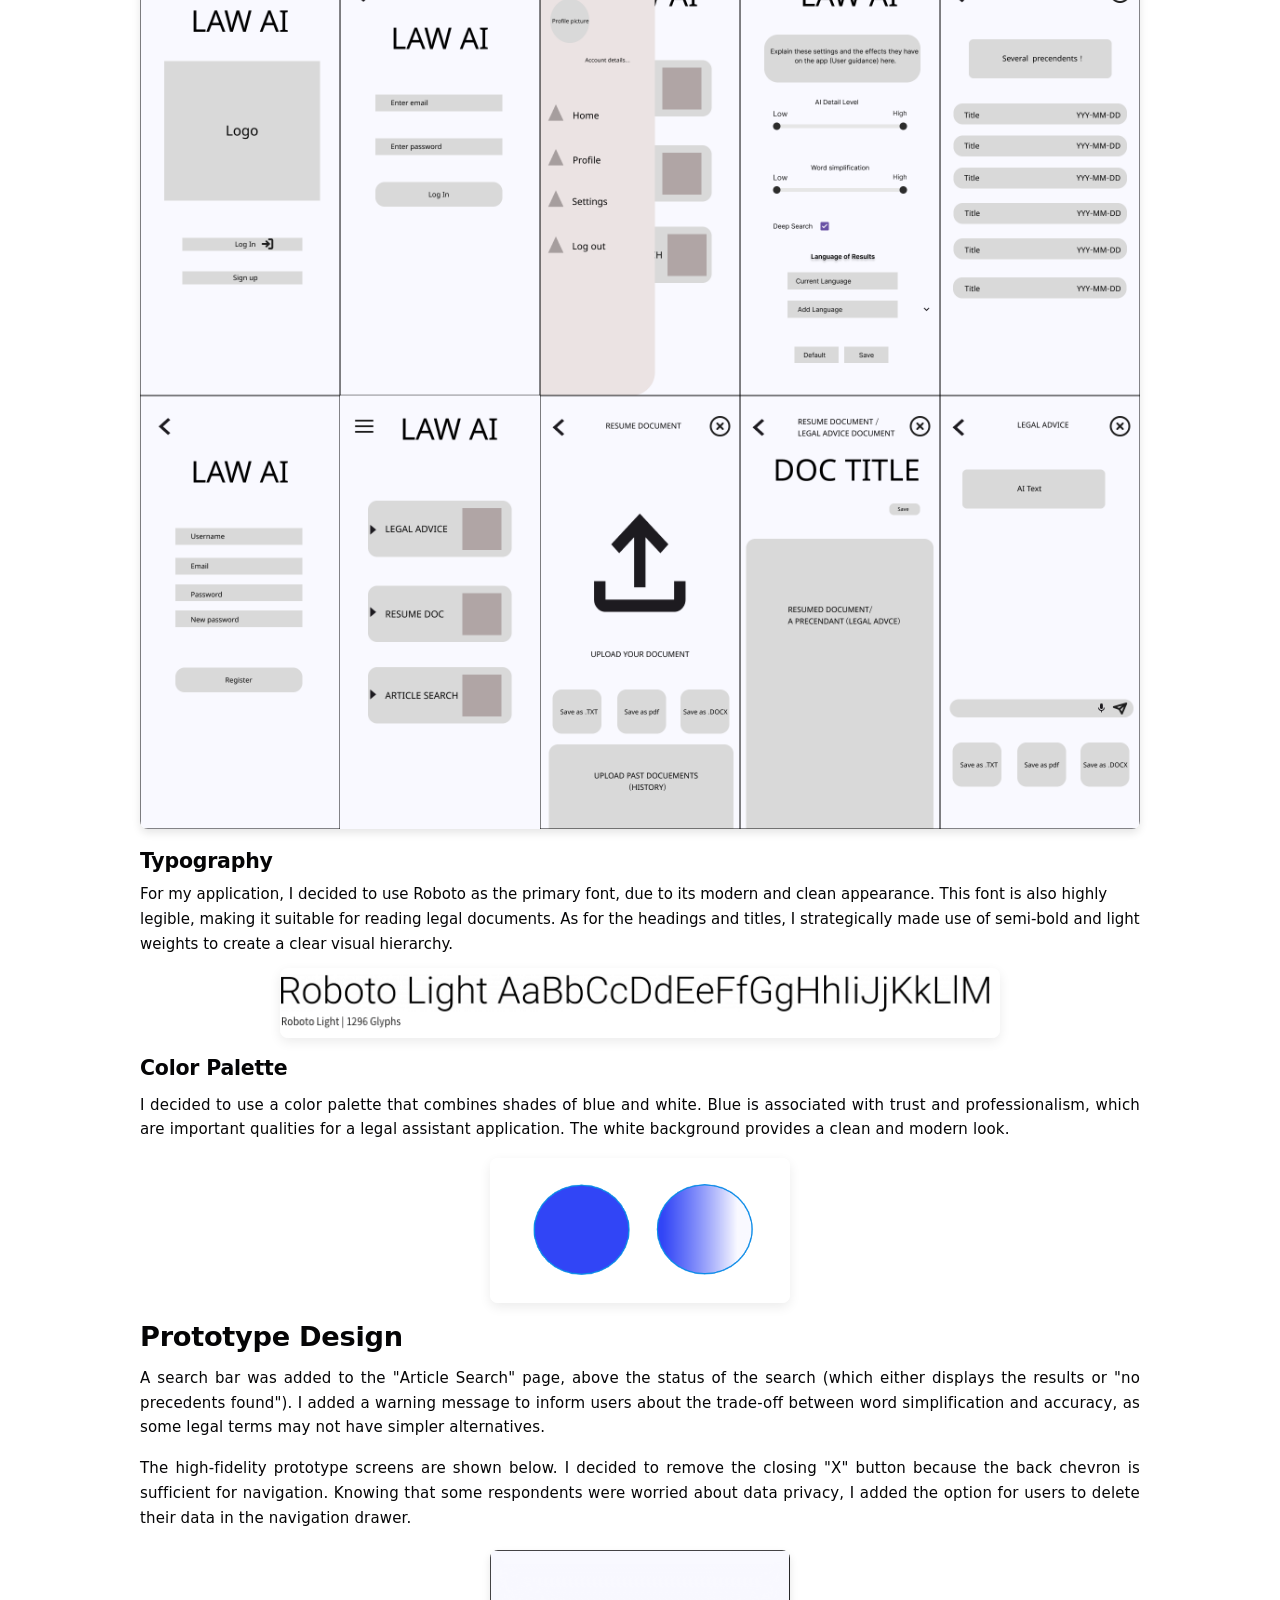
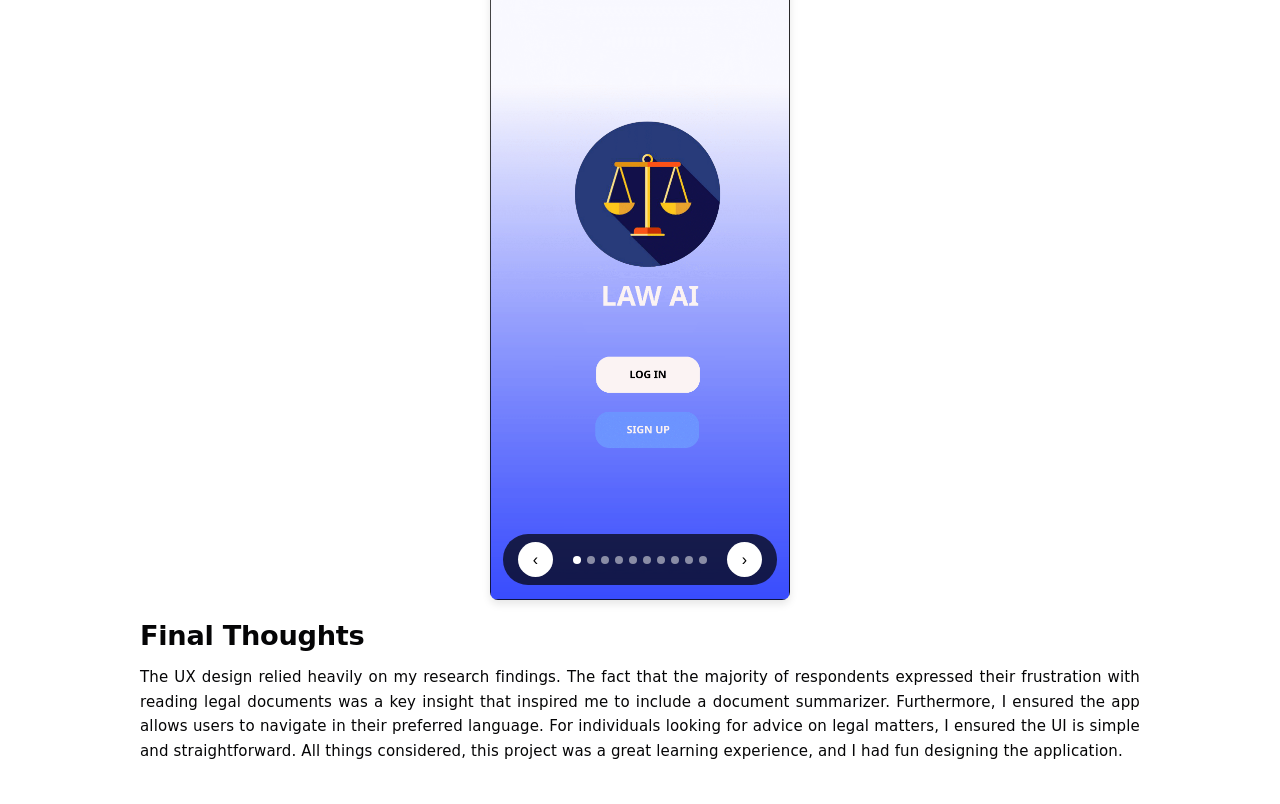
==== commit 40360811: "Text refinement" ====
--- a/index.html
+++ b/index.html
@@ -12,7 +12,7 @@
   <div class="wrap top">
     <div class="brand">
       <div class="logo" aria-hidden="true"></div>
-      <span style="color: #f5f5f7;"> LawAI </span>
+  <span> LawAI </span>
     </div>
     <nav aria-label="Sections">
       <a href="#research">Research</a>
@@ -141,7 +141,6 @@
   <p>A search bar was added to the "Article Search" page, above the status of the search (which either displays the results or "no precedents found"). I added a warning message to inform users about the trade-off between word simplification and accuracy, as some legal terms may not have simpler alternatives. </p>
 
   <p>The high-fidelity prototype screens are shown below. I decided to remove the closing "X" button because the back chevron is sufficient for navigation. Knowing that some respondents were worried about data privacy, I added the option for users to delete their data in the navigation drawer. </p>
-  <p> I also removed the "+" button in the "Resume document" frame, as the back chevron is sufficient for navigating to the previous interface to upload documents.</p>
     
     <div class="carousel-container" id="protoCarouselContainer">
       <div class="carousel-slides" id="protoCarousel">
--- a/styles.css
+++ b/styles.css
@@ -70,7 +70,7 @@
   width:100%;
   backdrop-filter:blur(8px);
   border-bottom:1px solid var(--line);
-  background:linear-gradient(135deg, rgba(18, 29, 226, 0.8), rgba(20, 87, 231, 0.6), rgba(75, 145, 230, 0.7));
+  background:#1457E7; /* solid color similar to previous gradient */
   z-index:100;
   transform: translateY(0);
   transition: transform 0.25s ease;
@@ -127,6 +127,9 @@
   background:rgba(255,255,255,0.12);
   border-color:rgba(255,255,255,0.7);
 }
+
+/* Brand text color on dark header */
+header .brand{ color:#f5f5f7; }
 
 /* Persona Images */
 .persona-images{
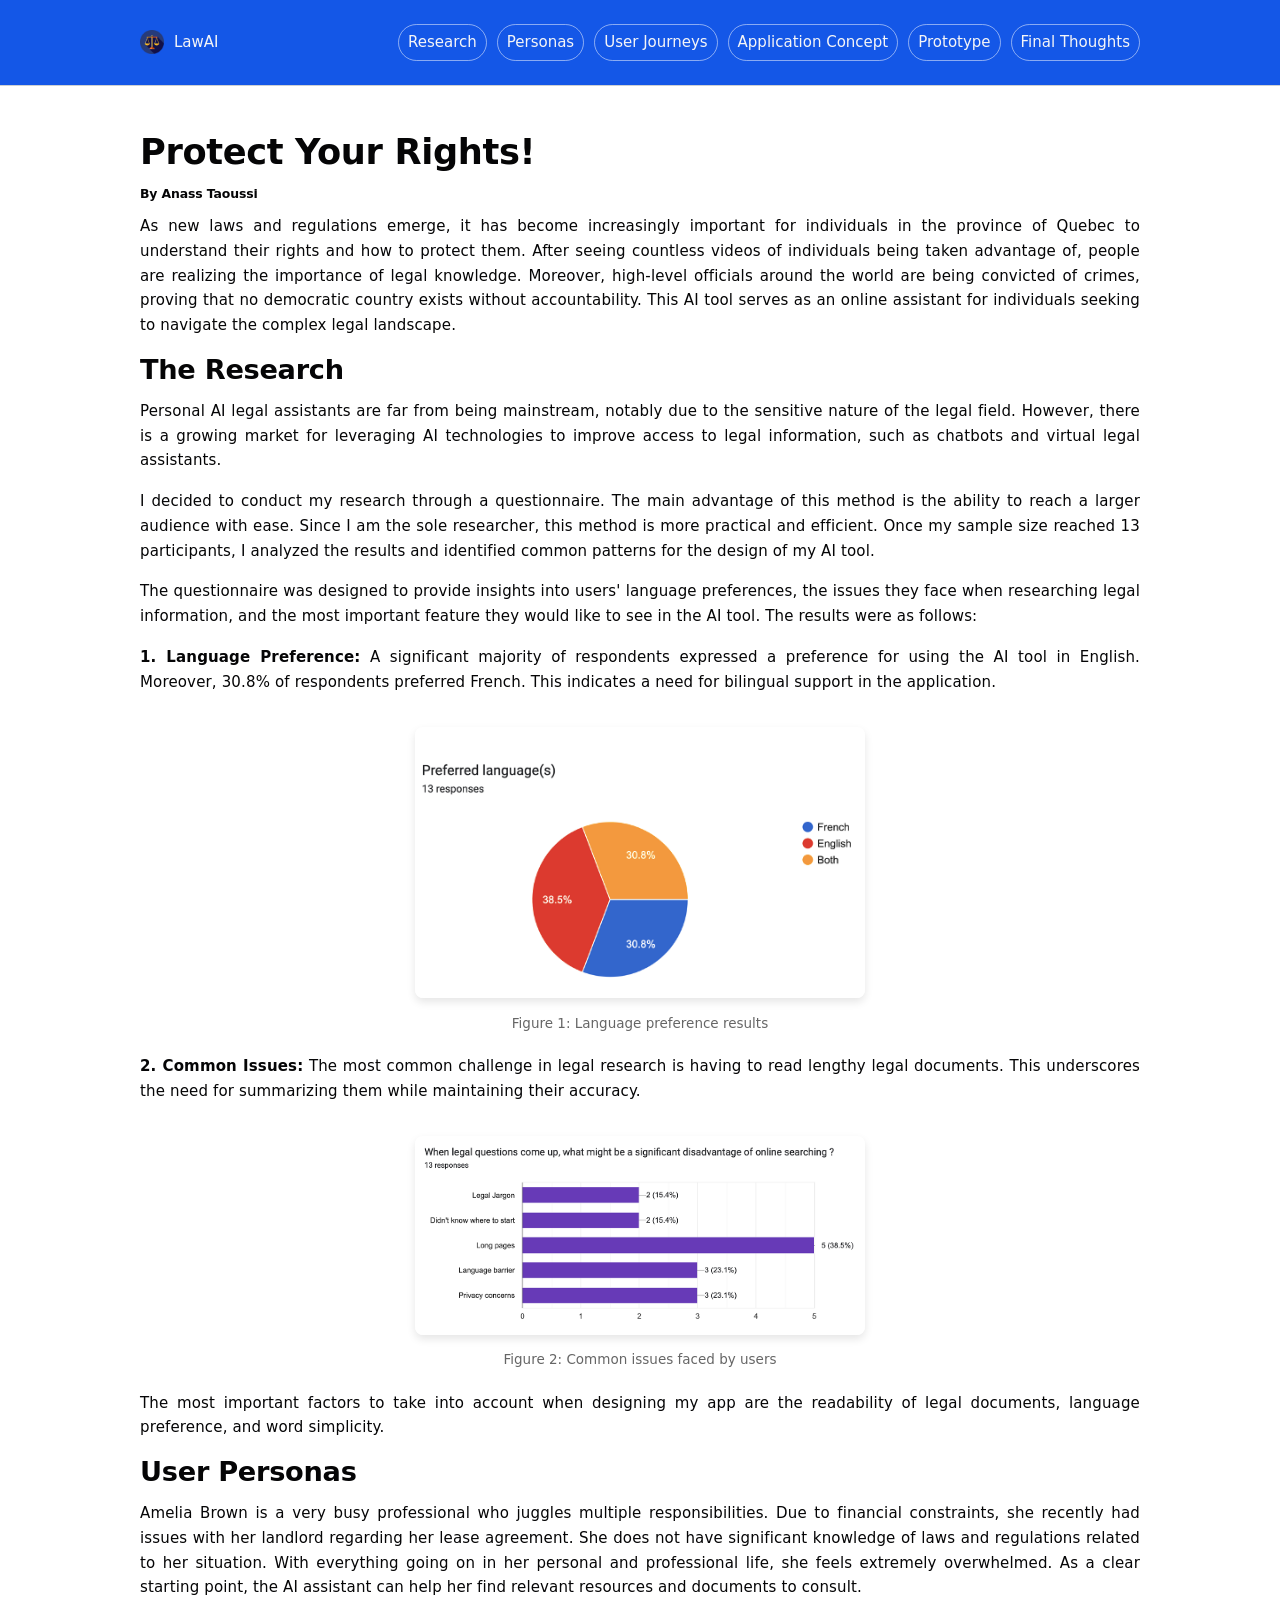
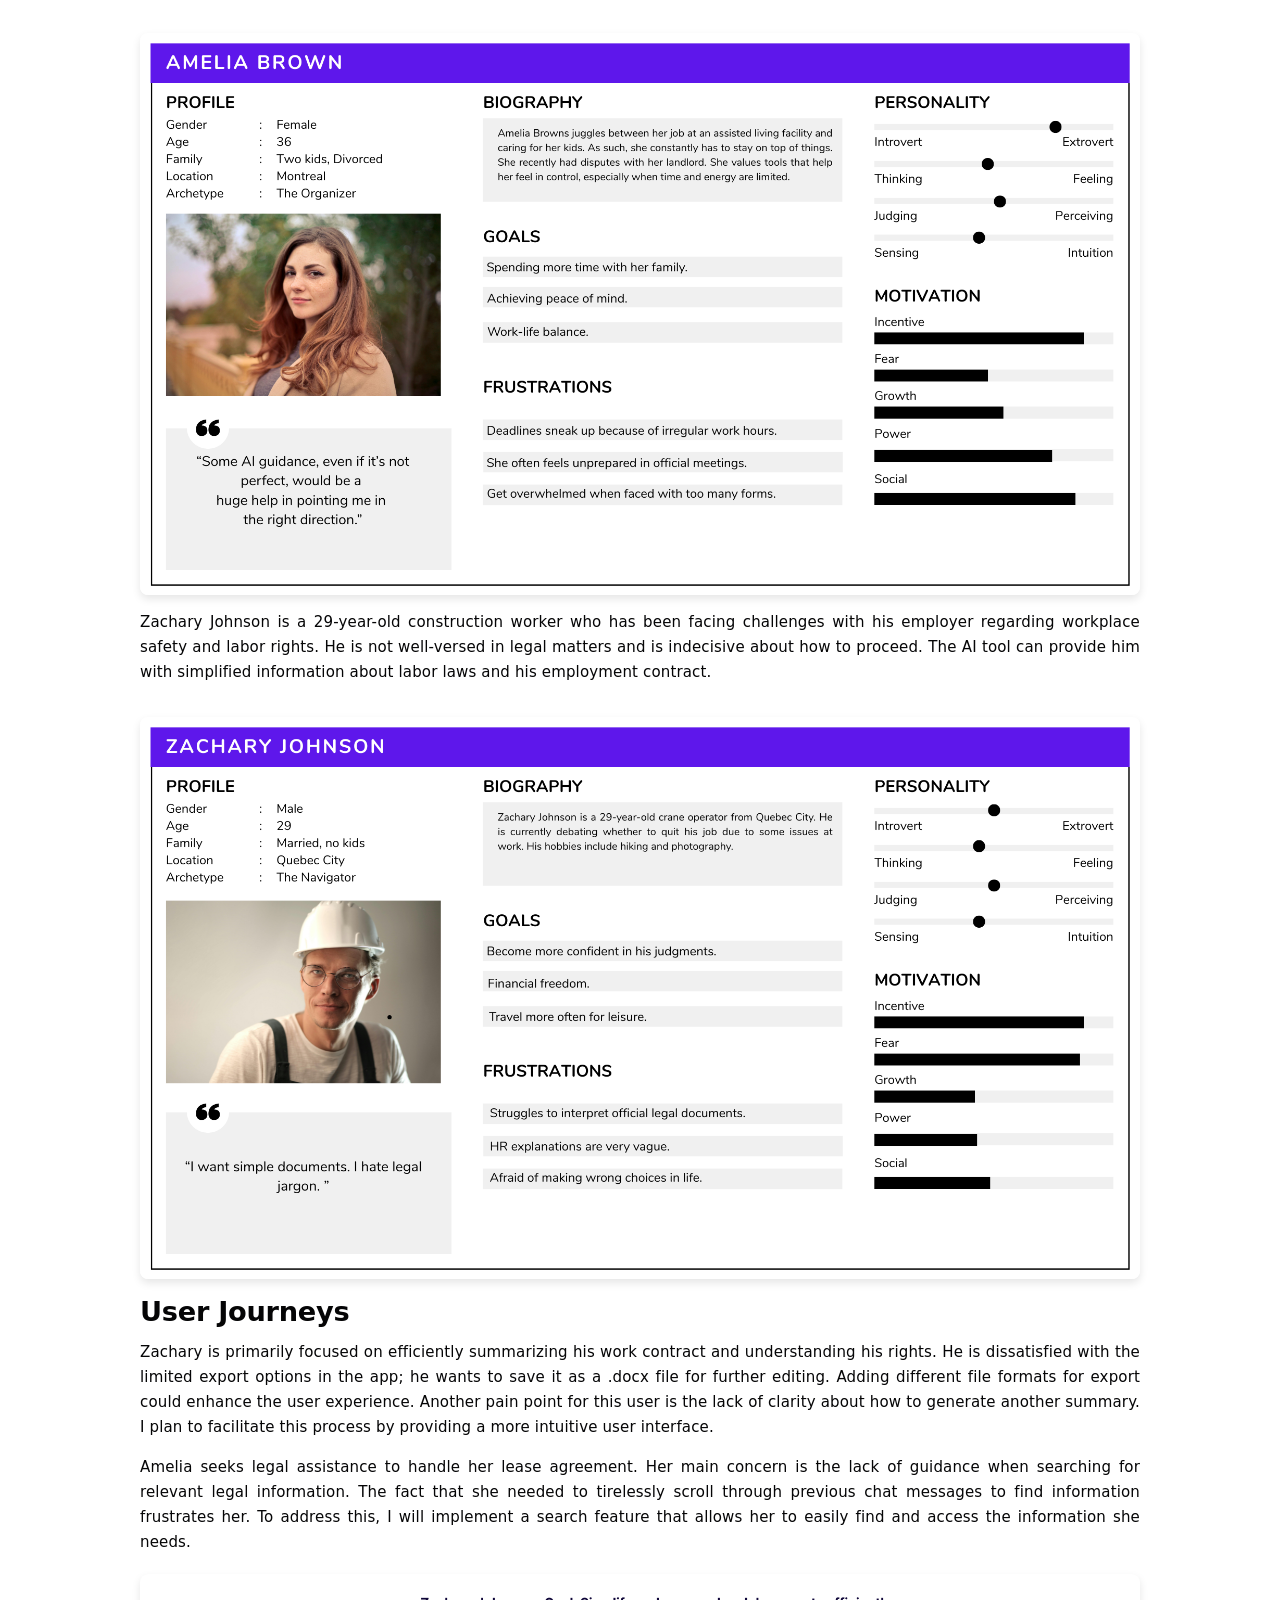
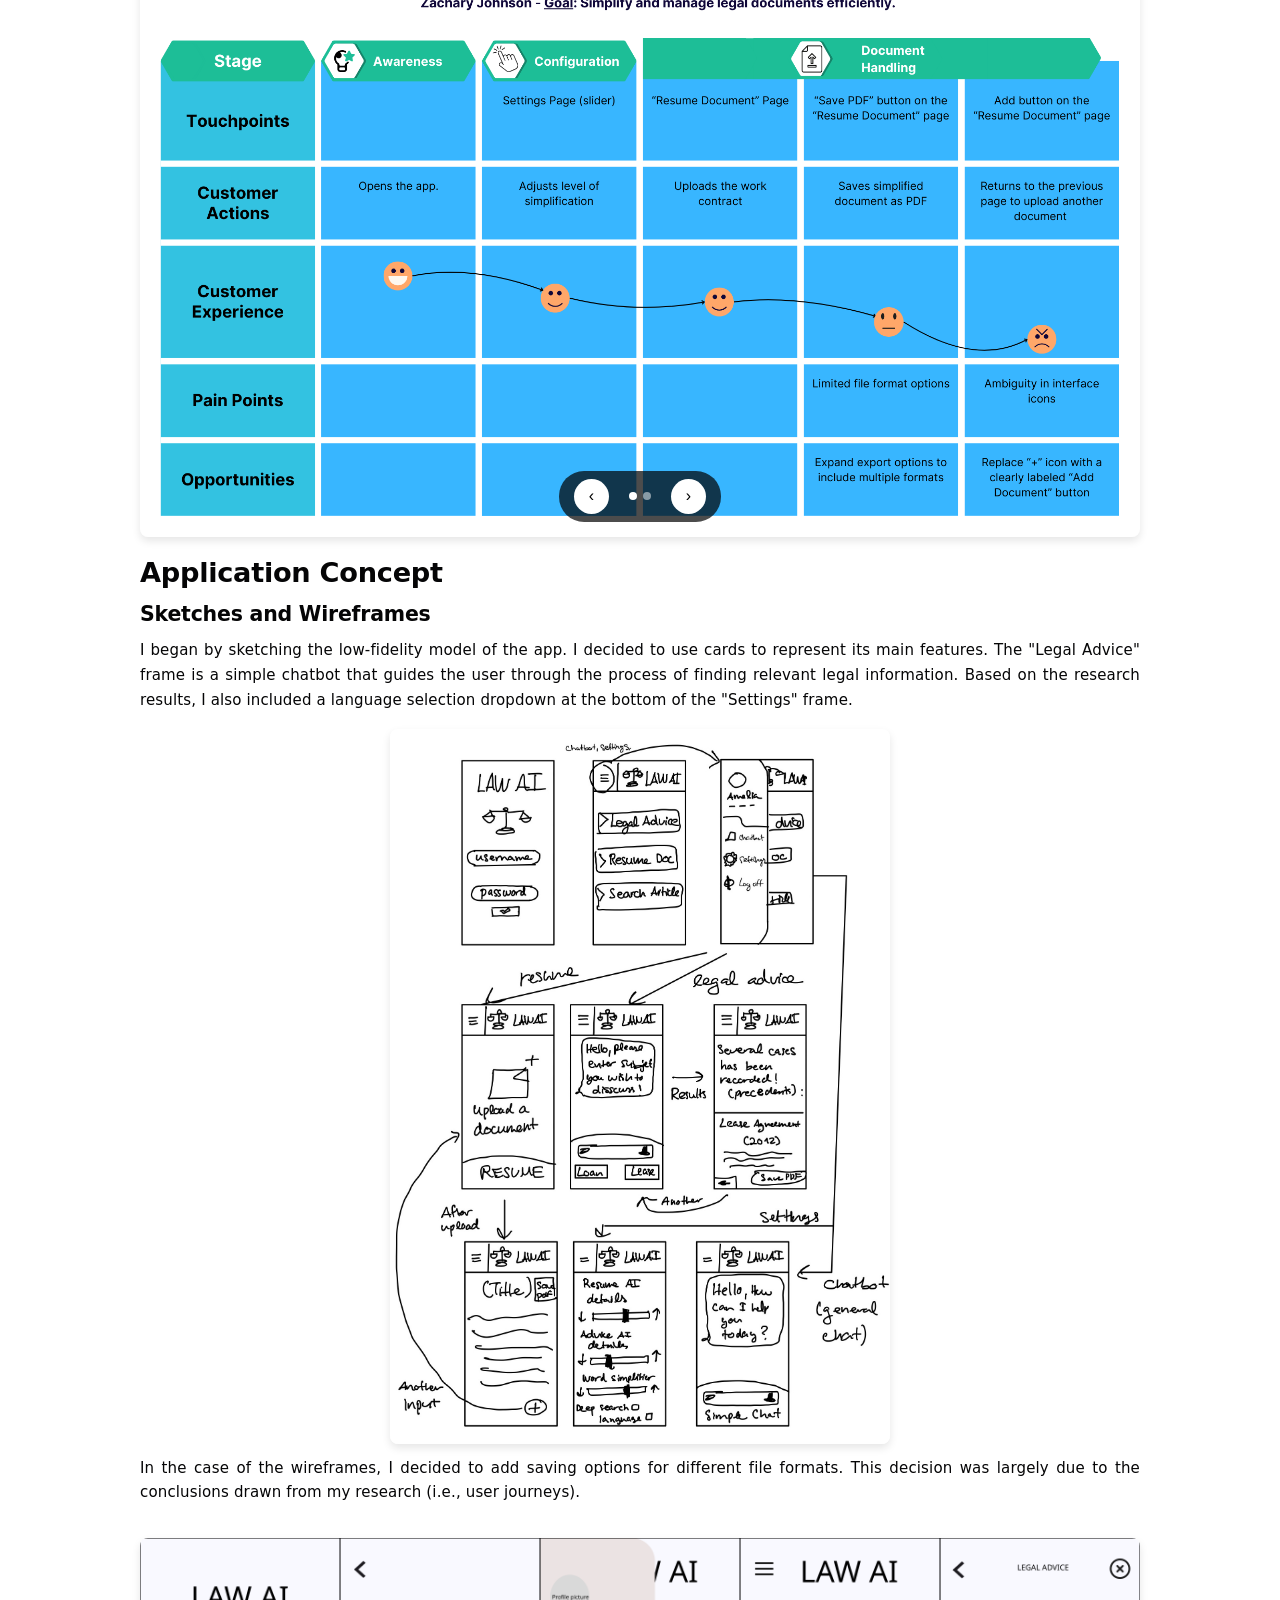
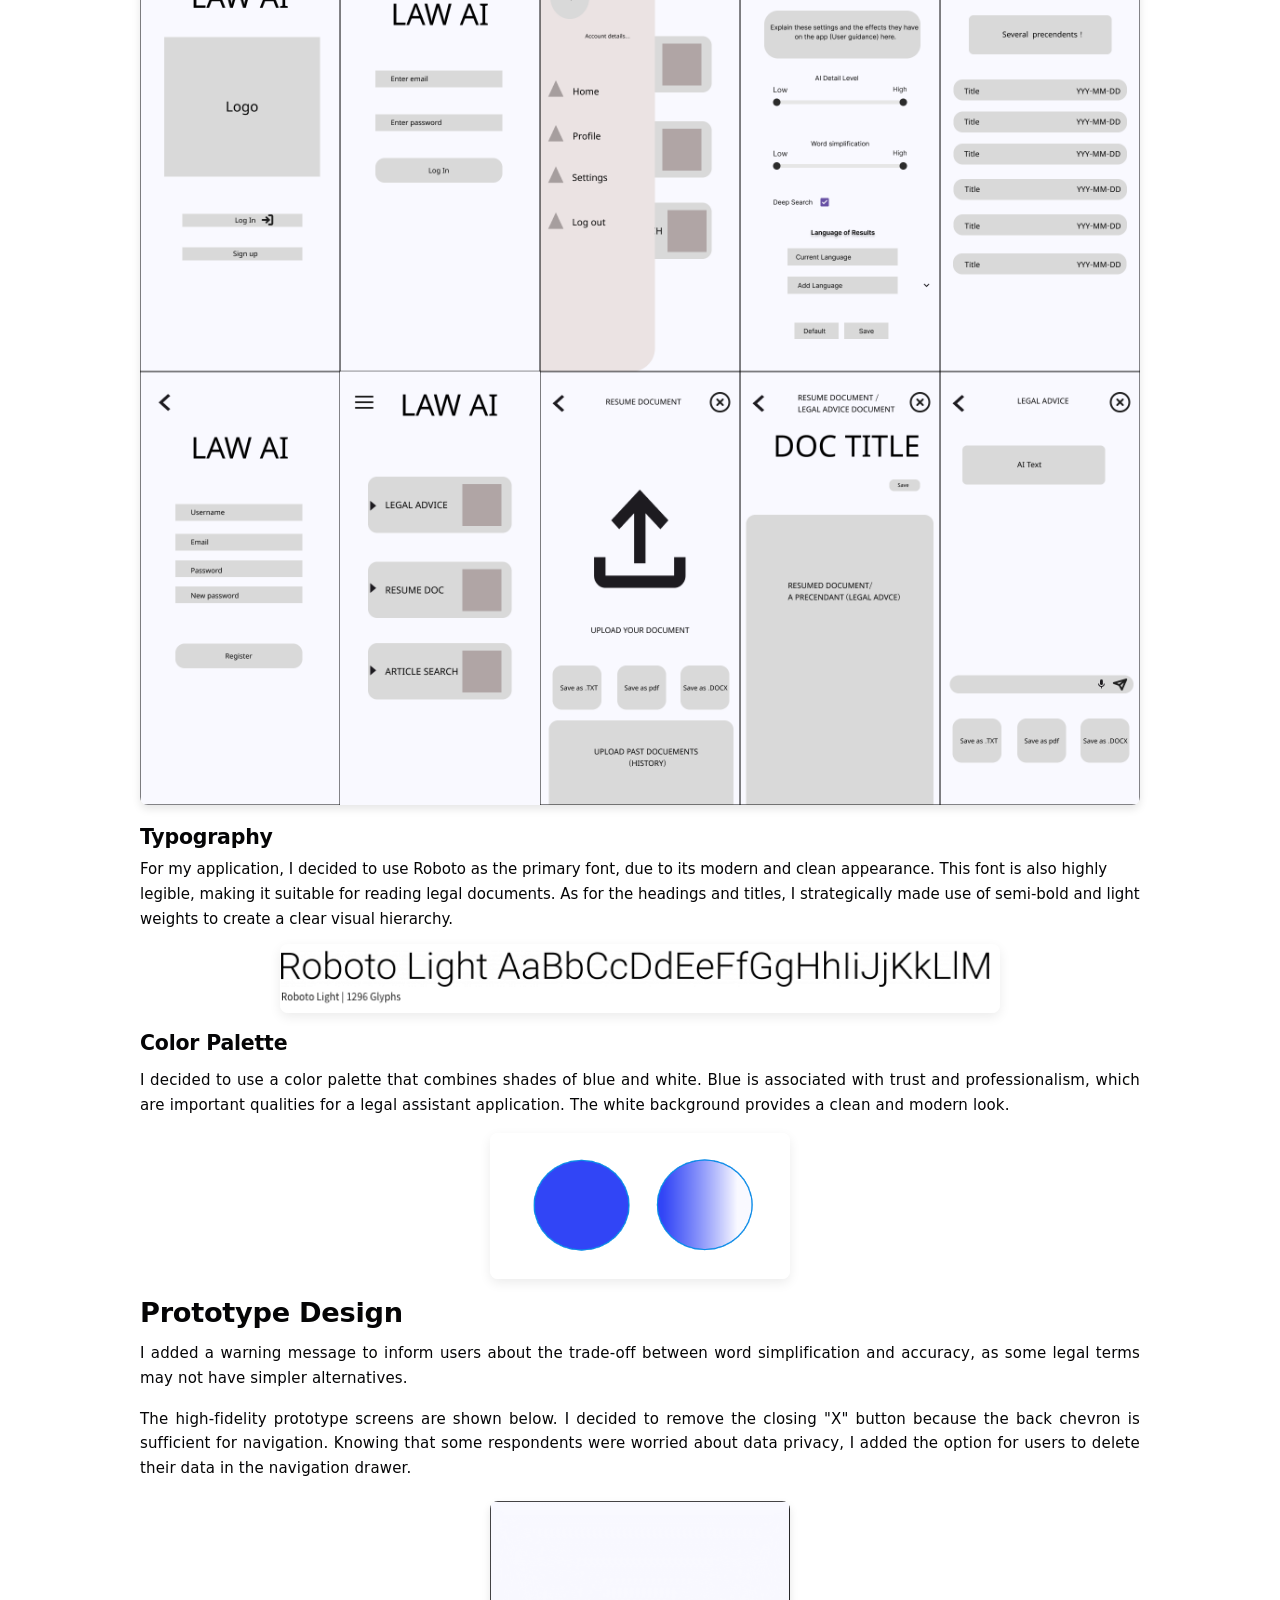
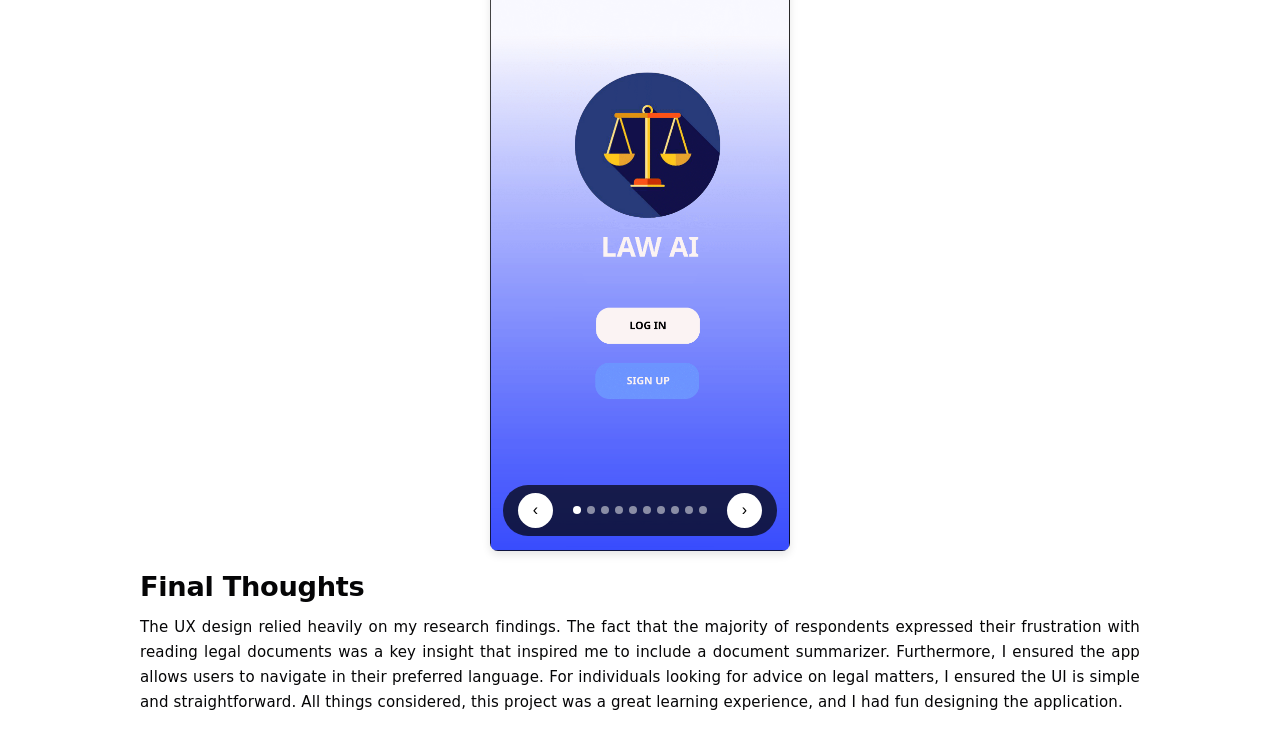
==== commit 0333a50a: "New modifications" ====
--- a/index.html
+++ b/index.html
@@ -41,7 +41,7 @@
 
   <p> The questionnaire was designed to provide insights into users' language preferences, the issues they face when researching legal information, and the most important feature they would like to see in the AI tool. The results were as follows: </p>
 
-  <p><strong>1. Language Preference:</strong> A significant majority of respondents expressed a preference for using the AI tool in French (the remaining 3 preferred English). This indicates a need for bilingual support in the application.</p>
+  <p><strong>1. Language Preference:</strong> A significant majority of respondents expressed a preference for using the AI tool in English. Moreover, 30.8% of respondents preferred French. This indicates a need for bilingual support in the application.</p>
 
   <div class="data-visual">
     <img src="DataVisuals/DataLanguage.png">
@@ -49,7 +49,7 @@
   </div>
 
 
-  <p><strong>2. Common Issues:</strong> Reading through legal documents is the most frequently reported issue when researching legal information. This showcases the importance of summarizing legal documents while ensuring the accuracy of information provided by the app.</p>
+  <p><strong>2. Common Issues:</strong> The most common challenge in legal research is having to read lengthy legal documents. This underscores the need for summarizing them while maintaining their accuracy.</p>
 
   <div class="data-visual">
     <img src="DataVisuals/SearchingData.png">
@@ -104,7 +104,7 @@
   <section id="wireframes"><h3>Sketches and Wireframes</h3></section>
   <div class="sketch">
 
-    <p> I began by sketching the low-fidelity model of the app. I decided to use cards to represent its main features. On the "Resume document" page, I added a "+" button that allows users to upload another document. The "Legal Advice" frame is a simple chatbot that guides the user through the process of finding relevant legal information. Based on the research results, I also included a language selection dropdown at the bottom of the "Settings" frame.</p>
+    <p> I began by sketching the low-fidelity model of the app. I decided to use cards to represent its main features. The "Legal Advice" frame is a simple chatbot that guides the user through the process of finding relevant legal information. Based on the research results, I also included a language selection dropdown at the bottom of the "Settings" frame.</p>
 
   <img src="Sketch_LawAI.jpeg" alt="Wireframe 1" style="width:50%; height: 1%; display:block; margin: 0 auto; border-radius:8px; box-shadow:0 4px 8px rgba(0,0,0,0.1);">
 </div>
@@ -138,7 +138,7 @@
   
   <section id="design">
     <h2>Prototype Design</h2>
-  <p>A search bar was added to the "Article Search" page, above the status of the search (which either displays the results or "no precedents found"). I added a warning message to inform users about the trade-off between word simplification and accuracy, as some legal terms may not have simpler alternatives. </p>
+  <p> I added a warning message to inform users about the trade-off between word simplification and accuracy, as some legal terms may not have simpler alternatives. </p>
 
   <p>The high-fidelity prototype screens are shown below. I decided to remove the closing "X" button because the back chevron is sufficient for navigation. Knowing that some respondents were worried about data privacy, I added the option for users to delete their data in the navigation drawer. </p>
     
